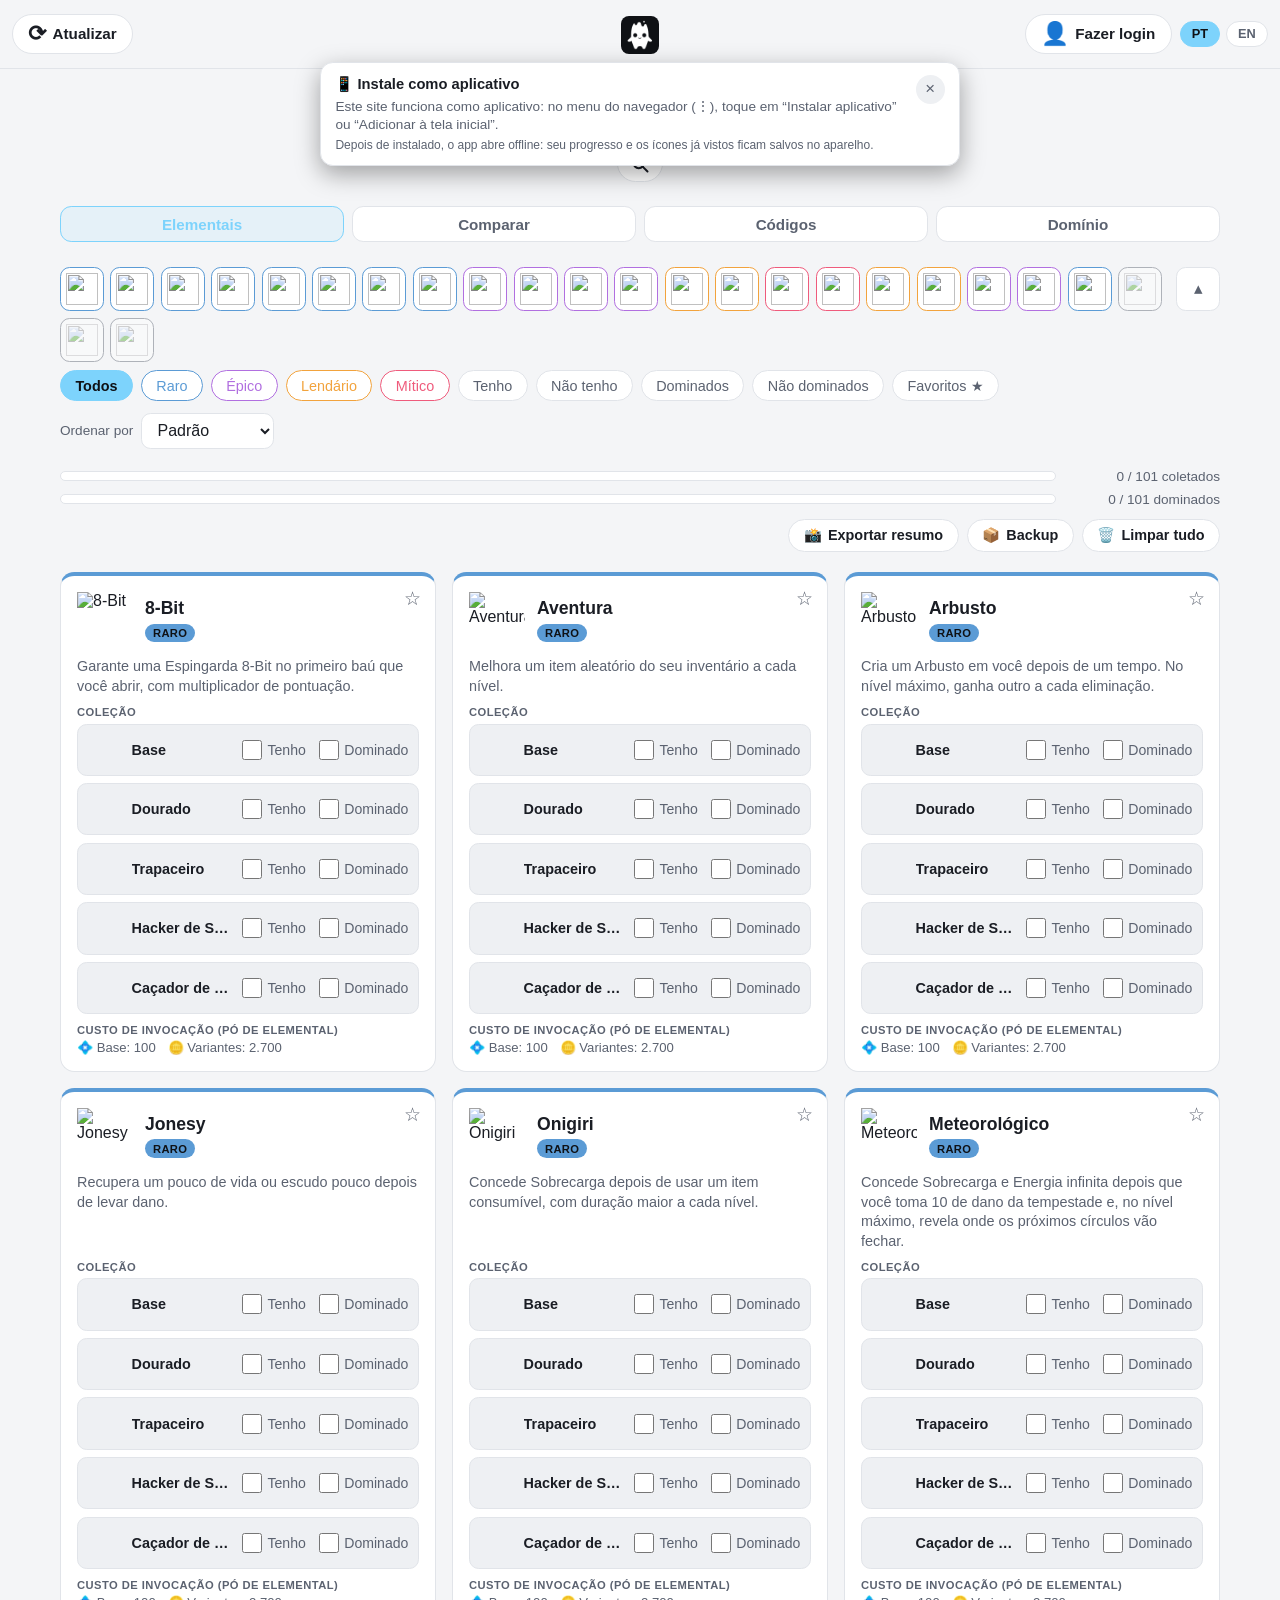
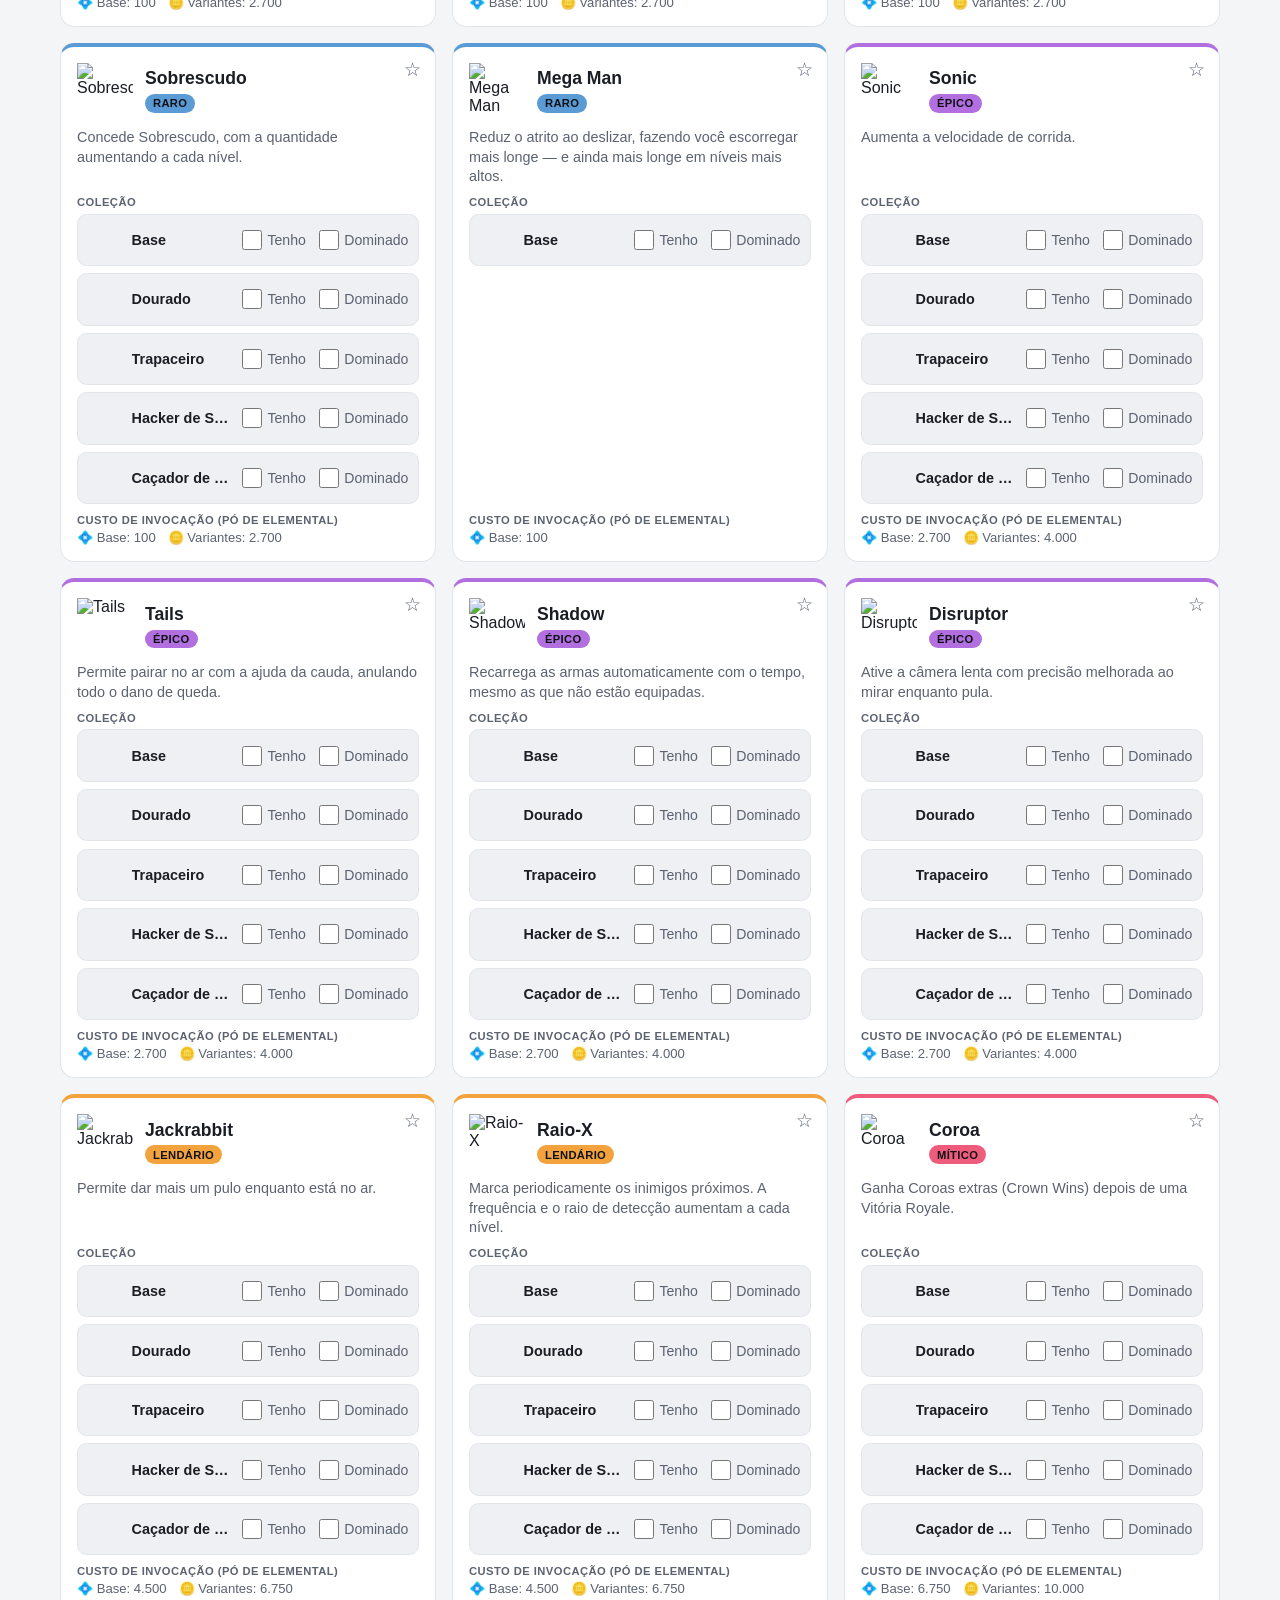
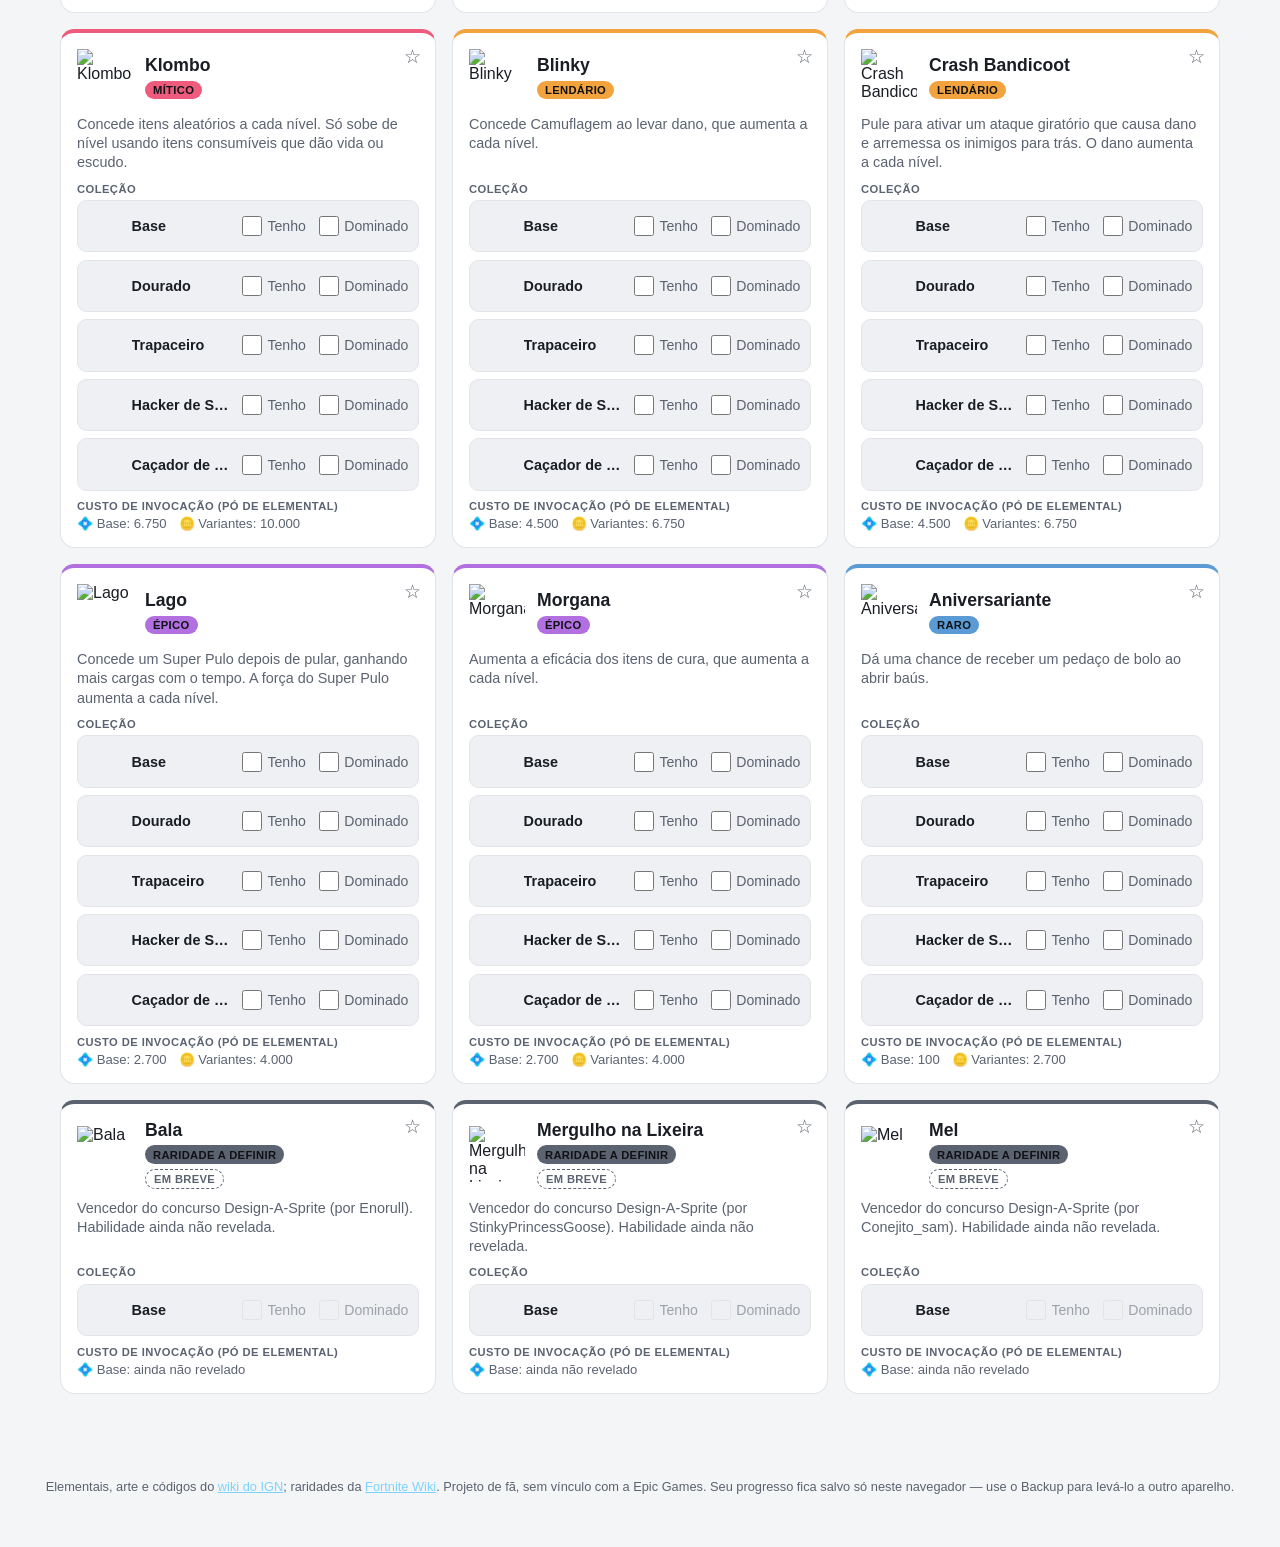
==== index.html @ 454050ec "Adiciona temas prontos e imagem de perfil com Sprite - "Aparência" no modal de conta: Automático, No" ====
<!DOCTYPE html>
<html lang="pt-BR">
<head>
  <meta charset="UTF-8" />
  <meta name="viewport" content="width=device-width, initial-scale=1.0, viewport-fit=cover" />
  <meta name="theme-color" content="#0f1115" id="theme-color-meta" />
  <!-- Aplica o tema salvo antes do CSS pintar a página, para não piscar o
       tema padrão ao abrir. A lista de temas válidos é THEMES, no app.js. -->
  <script>
    try {
      var savedTheme = localStorage.getItem("fortnite-sprites-theme");
      if (/^(dark|light|storm|legendary|mythic|jungle)$/.test(savedTheme)) {
        document.documentElement.setAttribute("data-theme", savedTheme);
      }
    } catch (e) {}
  </script>
  <title>Fortnite Sprites Locker</title>
  <link rel="stylesheet" href="styles.css" />
  <link rel="manifest" href="manifest.webmanifest" />
  <link rel="icon" type="image/png" href="icon-192.png" />
  <link rel="apple-touch-icon" href="icon-apple.png" />
  <meta name="apple-mobile-web-app-capable" content="yes" />
  <meta name="apple-mobile-web-app-status-bar-style" content="black-translucent" />
  <meta name="apple-mobile-web-app-title" content="Sprites Locker" />
</head>
<body>
  <div class="install-toast" id="install-box" hidden>
    <div class="install-toast-text">
      <strong id="install-title"></strong>
      <span id="install-text"></span>
      <span class="install-offline" id="install-offline"></span>
    </div>
    <button class="install-btn" id="install-btn" type="button" hidden></button>
    <button class="modal-close-x" id="install-close" type="button" aria-label="×">×</button>
  </div>

  <div class="welcome-toast" id="welcome-toast">
    <span id="welcome-toast-text"></span>
  </div>

  <!-- Aviso com "Desfazer" depois de marcar/desmarcar ou limpar a coleção.
       Mesmo esquema do welcome-toast: sempre no DOM, alterna só .visible. -->
  <div class="undo-toast" id="undo-toast" role="status">
    <span id="undo-toast-text"></span>
    <button class="undo-btn" id="undo-btn" type="button"></button>
  </div>

  <div class="app-header">
    <div class="app-header-row">
      <!-- O rótulo já vem preenchido para não depender do JavaScript. -->
      <button class="refresh-btn" id="refresh-btn" type="button" title="Atualizar">
        <span aria-hidden="true">⟳</span><span id="refresh-label">Atualizar</span>
      </button>
      <img class="header-icon" src="icon-192.png" alt="Fortnite Sprites Locker"
           width="38" height="38" />
      <div class="header-right">
        <button class="refresh-btn account-btn" id="account-btn" type="button" title="Conta">
          <span class="account-icon" id="account-icon" aria-hidden="true">👤</span><span id="account-label">Fazer login</span>
        </button>
        <div class="lang-switch" id="lang-switch">
          <button class="lang-btn" data-lang="pt">PT</button>
          <button class="lang-btn" data-lang="en">EN</button>
        </div>
      </div>
    </div>
    <!-- Fica dentro do cabeçalho fixo, então acompanha a rolagem. -->
    <div class="search-bar" id="search-bar" hidden>
      <input class="sprite-search" id="sprite-search" type="search"
             autocomplete="off" enterkeyhint="search" />
    </div>
  </div>

  <header class="topbar">
    <h1 id="app-title"></h1>
    <p class="subtitle" id="app-subtitle"></p>
    <!-- Só aparece logado (cloud-sync.js) — atalho pro código de amigo sem
         precisar abrir o modal de Comparar. -->
    <div class="topbar-tools">
      <div class="friend-code-banner" id="friend-code-banner" hidden>
        <span id="friend-code-banner-label"></span>
        <strong id="friend-code-banner-value"></strong>
        <button class="export-copy" id="friend-code-banner-copy" type="button"></button>
      </div>
      <!-- Abre/fecha a barra de busca de Sprites (fica no cabeçalho fixo). -->
      <button class="refresh-btn search-btn" id="search-btn" type="button"
              aria-expanded="false" aria-controls="search-bar">
        <svg class="search-icon" aria-hidden="true" viewBox="0 0 24 24" width="20" height="20"
             fill="none" stroke="currentColor" stroke-width="2.4" stroke-linecap="round">
          <circle cx="10.5" cy="10.5" r="6.5" />
          <path d="M15.5 15.5 21 21" />
        </svg>
      </button>
    </div>
  </header>

  <main class="container">
    <!-- Alterna entre a coleção de Sprites e a lista de códigos do lobby. -->
    <div class="view-tabs" id="view-tabs" role="tablist">
      <button class="view-tab active" type="button" data-view="sprites" role="tab"></button>
      <button class="view-tab" type="button" data-view="friends" role="tab"></button>
      <button class="view-tab" type="button" data-view="codes" role="tab"></button>
      <button class="view-tab" type="button" data-view="mastery" role="tab"></button>
    </div>

    <div id="view-sprites">
    <!-- Menu de navegação rápida: um ícone por Elemental; clicar rola até o
         card. Fica grudado abaixo do cabeçalho enquanto a página rola.
         Recolhido é uma linha rolável; o botão expande em várias linhas. -->
    <nav class="sprite-nav" id="sprite-nav">
      <div class="sprite-nav-icons" id="sprite-nav-icons"></div>
      <button class="sprite-nav-toggle" id="sprite-nav-toggle" type="button">▾</button>
    </nav>

    <section class="controls">
      <div class="filter-tabs" id="filter-tabs">
        <button class="filter-tab active" data-rarity="all"></button>
        <button class="filter-tab" data-rarity="Rare"></button>
        <button class="filter-tab" data-rarity="Epic"></button>
        <button class="filter-tab" data-rarity="Legendary"></button>
        <button class="filter-tab" data-rarity="Mythic"></button>
        <button class="filter-tab" data-rarity="owned"></button>
        <button class="filter-tab" data-rarity="not-owned"></button>
        <button class="filter-tab" data-rarity="mastered"></button>
        <button class="filter-tab" data-rarity="not-mastered"></button>
        <button class="filter-tab" data-rarity="favorites"></button>
      </div>

      <div class="sort-row">
        <label class="sort-label" id="sort-label" for="sort-select"></label>
        <select class="sort-select" id="sort-select">
          <option value="default"></option>
          <option value="rarity"></option>
          <option value="alpha"></option>
        </select>
      </div>
    </section>

    <section class="progress">
      <div class="progress-row">
        <div class="progress-bar" id="progress-bar-owned"></div>
        <span class="progress-label" id="progress-label-owned"></span>
      </div>
      <div class="progress-row">
        <div class="progress-bar" id="progress-bar-mastered"></div>
        <span class="progress-label" id="progress-label-mastered"></span>
      </div>
      <div class="progress-actions">
        <!-- Baixa um PNG com o resumo da coleção (tenho/dominado). -->
        <button class="export-btn" id="export-btn" type="button">
          <span aria-hidden="true">📸</span><span id="export-label"></span>
        </button>
        <!-- Backup completo da coleção, para levar de um aparelho a outro. -->
        <button class="export-btn" id="backup-btn" type="button">
          <span aria-hidden="true">📦</span><span id="backup-label"></span>
        </button>
        <!-- Zera tenho/dominado/favoritos de todos os Sprites de uma vez. -->
        <button class="export-btn" id="clear-btn" type="button">
          <span aria-hidden="true">🗑️</span><span id="clear-label"></span>
        </button>
      </div>

      <!-- Confirmação inline antes de apagar tudo (mesmo padrão do "Remover
           amigo" do cloud-sync.js: sem modal, um segundo clique confirma). -->
      <div class="backup-confirm" id="clear-confirm" hidden>
        <p id="clear-confirm-text"></p>
        <div class="backup-confirm-actions">
          <button class="export-copy backup-danger" id="clear-confirm-btn" type="button"></button>
          <button class="export-close" id="clear-cancel-btn" type="button"></button>
        </div>
      </div>
    </section>

    <section id="elemental-grid" class="elemental-grid"></section>

    <p id="empty-state" class="empty-state" hidden></p>
    </div>

    <!-- Aba "Comparar": link/código de sempre (sem conta) e a
         seção de amigos via conta (cloud-sync.js, opcional). -->
    <div id="view-friends" hidden>
      <!-- Caminho de antes de existir conta: gerar/colar um link continua
           funcionando, mas fica fechado por padrão — secundário agora que dá
           pra comparar direto pela conta (seção de Amigos, mais abaixo). -->
      <div class="accordion">
        <button class="accordion-toggle" id="share-link-toggle" type="button"
                aria-expanded="false" aria-controls="share-link-panel"></button>
        <div class="accordion-panel" id="share-link-panel" hidden>
          <div class="share-section">
            <label class="share-field-label" id="share-link-label" for="share-link-input"></label>
            <div class="share-field-row">
              <input class="share-input" id="share-link-input" type="text" readonly />
              <button class="export-copy" id="share-copy-btn" type="button"></button>
            </div>
          </div>
          <div class="share-section">
            <label class="share-field-label" id="share-paste-label" for="share-paste-input"></label>
            <div class="share-field-row">
              <input class="share-input" id="share-paste-input" type="text" />
              <button class="export-copy" id="share-paste-btn" type="button"></button>
            </div>
            <p class="share-error" id="share-paste-error" hidden></p>
          </div>
        </div>
      </div>

      <!-- Comparação ao vivo com amigos, via conta (cloud-sync.js). Fica
           escondido até o cloud-sync.js confirmar que há uma sessão ativa. -->
      <div class="share-section" id="friends-section" hidden>
        <h3 id="friends-section-title"></h3>
        <p class="share-field-label" id="friends-intro"></p>

        <label class="share-field-label" id="friend-add-label" for="friend-add-input"></label>
        <div class="share-field-row">
          <input class="share-input" id="friend-add-input" type="text" />
          <button class="export-copy" id="friend-add-btn" type="button"></button>
        </div>
        <p class="share-error" id="friend-add-error" hidden></p>

        <h4 id="friend-list-title"></h4>
        <ul class="friend-list" id="friend-list"></ul>
        <p class="friend-list-loading" id="friend-list-loading" hidden>
          <span class="spinner" aria-hidden="true"></span>
          <span id="friend-list-loading-text"></span>
        </p>
        <p class="compare-list-empty" id="friend-list-empty" hidden></p>
      </div>
      <p class="share-field-label" id="friends-signed-out-hint" hidden></p>
    </div>

    <!-- Aba dos códigos do Painel de Admin: marcar os já resgatados. -->
    <div id="view-codes" hidden>
      <p class="codes-intro" id="codes-intro"></p>
      <div class="progress-row">
        <div class="progress-bar" id="codes-progress-bar"></div>
        <span class="progress-label" id="codes-progress-label"></span>
      </div>
      <!-- Código novo costuma circular no jogo antes de o IGN publicar, e a
           ação diária só lê o IGN. Este formulário é a ponte: o código entra
           na lista deste aparelho na hora, e a entrada oficial toma o lugar
           dele quando o robô finalmente trouxer o código. -->
      <div class="accordion">
        <button class="accordion-toggle" id="codes-add-toggle" type="button"
                aria-expanded="false" aria-controls="codes-add-form"></button>
        <form class="accordion-panel" id="codes-add-form" hidden>
          <div class="codes-add-field">
            <label class="share-field-label" id="codes-add-code-label"
                   for="codes-add-code"></label>
            <input class="share-input" id="codes-add-code" type="text"
                   maxlength="32" autocomplete="off" autocapitalize="off"
                   autocorrect="off" spellcheck="false" />
          </div>
          <div class="codes-add-field">
            <label class="share-field-label" id="codes-add-reward-label"
                   for="codes-add-reward"></label>
            <input class="share-input" id="codes-add-reward" type="text"
                   maxlength="80" autocomplete="off" />
          </div>
          <p class="share-error" id="codes-add-error" hidden></p>
          <div class="codes-add-actions">
            <button class="export-copy" id="codes-add-submit" type="submit"></button>
          </div>
        </form>
      </div>

      <table class="codes-table">
        <thead>
          <tr>
            <th id="codes-th-done"></th>
            <th id="codes-th-code"></th>
            <th id="codes-th-reward"></th>
          </tr>
        </thead>
        <tbody id="codes-body"></tbody>
      </table>
      <p class="codes-source" id="codes-source"></p>
    </div>

    <!-- Aba de recompensas de Domínio: desbloqueiam sozinhas pela contagem
         total de Sprites Dominados — nada para marcar à mão. -->
    <div id="view-mastery" hidden>
      <p class="codes-intro" id="mastery-intro"></p>
      <div class="progress-row">
        <div class="progress-bar" id="mastery-progress-bar"></div>
        <span class="progress-label" id="mastery-progress-label"></span>
      </div>
      <p class="codes-intro" id="mastery-next" hidden></p>

      <table class="codes-table">
        <thead>
          <tr>
            <th id="mastery-th-done"></th>
            <th id="mastery-th-level"></th>
            <th id="mastery-th-reward"></th>
          </tr>
        </thead>
        <tbody id="mastery-body"></tbody>
      </table>
      <p class="codes-source" id="mastery-source"></p>
    </div>
  </main>

  <footer class="footer">
    <p id="app-footer"></p>
  </footer>

  <button class="back-to-top" id="back-to-top" type="button" hidden>
    <span aria-hidden="true">↑</span>
  </button>

  <!-- Visualizador do resumo exportado: mostra a imagem gerada com opção
       de baixar, em vez de disparar o download direto. -->
  <div class="export-overlay" id="export-overlay" hidden>
    <div class="export-box">
      <img id="export-img" alt="" />
      <div class="export-actions">
        <button class="export-copy" id="export-copy" type="button"></button>
        <button class="export-copy" id="export-share" type="button"></button>
        <a class="export-download" id="export-download"></a>
        <button class="export-close" id="export-close" type="button"></button>
      </div>
    </div>
  </div>

  <!-- Backup: exporta a coleção inteira deste aparelho (incluindo favoritos,
       que o link de comparação não leva) e importa a de outro. -->
  <div class="export-overlay" id="backup-overlay" hidden>
    <div class="export-box share-box">
      <p class="backup-intro" id="backup-intro"></p>

      <div class="share-section">
        <label class="share-field-label" id="backup-export-label" for="backup-code-input"></label>
        <div class="share-field-row">
          <input class="share-input" id="backup-code-input" type="text" readonly />
          <button class="export-copy" id="backup-copy-btn" type="button"></button>
        </div>
        <a class="export-download" id="backup-download"></a>
      </div>

      <div class="share-section">
        <label class="share-field-label" id="backup-import-label" for="backup-paste-input"></label>
        <div class="share-field-row">
          <input class="share-input" id="backup-paste-input" type="text" />
          <button class="export-copy" id="backup-import-btn" type="button"></button>
        </div>
        <!-- Alternativa ao copiar/colar: o arquivo baixado acima. -->
        <label class="backup-file">
          <input type="file" id="backup-file-input" accept="application/json,.json,.txt" />
          <span id="backup-file-label"></span>
        </label>
        <p class="share-error" id="backup-error" hidden></p>
      </div>

      <!-- Importar sobrescreve dados: confirma antes, mostrando os números. -->
      <div class="backup-confirm" id="backup-confirm" hidden>
        <p id="backup-confirm-text"></p>
        <div class="backup-confirm-actions">
          <button class="export-copy" id="backup-merge-btn" type="button"></button>
          <button class="export-copy backup-danger" id="backup-replace-btn" type="button"></button>
          <button class="export-close" id="backup-cancel-btn" type="button"></button>
        </div>
      </div>

      <p class="backup-done" id="backup-done" hidden></p>

      <div class="export-actions">
        <button class="export-close" id="backup-close" type="button"></button>
      </div>
    </div>
  </div>

  <!-- Comparação somente-leitura contra a coleção decodificada de um link. -->
  <div class="export-overlay" id="compare-overlay" hidden>
    <div class="export-box compare-box">
      <div class="compare-header">
        <div class="compare-title-row">
          <!-- Imagem de perfil do amigo (comparação pela conta). -->
          <span class="profile-avatar profile-avatar-sm" id="compare-avatar" hidden></span>
          <h2 id="compare-title"></h2>
        </div>
        <button class="export-close" id="compare-close" type="button"></button>
      </div>
      <div class="compare-stats" id="compare-stats"></div>
      <!-- Amigo-exclusivo primeiro, o seu-exclusivo abaixo (nessa ordem). -->
      <div class="compare-lists">
        <div class="compare-list-col" id="compare-only-them"></div>
        <div class="compare-list-col" id="compare-only-you"></div>
      </div>
    </div>
  </div>

  <!-- Conta (opcional): login/senha para sincronizar a coleção entre
       aparelhos via Firebase. Sem cloud-sync.js configurado, mostra só o
       painel "não configurado" — o resto do app funciona igual, sem conta. -->
  <div class="export-overlay" id="account-overlay" hidden>
    <div class="export-box share-box">
      <div class="compare-header">
        <h2 id="account-title"></h2>
        <button class="modal-close-x" id="account-close" type="button" aria-label="×">×</button>
      </div>

      <!-- Visível por padrão, antes mesmo de o cloud-sync.js carregar (o SDK
           do Firebase vem de um CDN — pode levar um instante) — sem isto,
           abrir o modal nesse meio-tempo mostrava o formulário de login cru,
           sem as abas Login/Cadastro (só apareciam depois) e sem o listener
           de submit ainda registrado. -->
      <div class="modal-loading" id="account-loading">
        <span class="spinner" aria-hidden="true"></span>
        <span id="account-loading-text"></span>
      </div>

      <p class="backup-intro" id="account-unconfigured-text" hidden></p>

      <div class="view-tabs" id="account-mode-tabs" hidden>
        <button class="view-tab active" type="button" id="account-tab-login"></button>
        <button class="view-tab" type="button" id="account-tab-signup"></button>
      </div>

      <form id="account-login-form" class="share-section" hidden>
        <label class="share-field-label" id="account-login-email-label" for="account-login-email-input"></label>
        <input class="share-input" id="account-login-email-input" type="email" autocomplete="email" required />

        <label class="share-field-label" id="account-login-password-label" for="account-login-password-input"></label>
        <input class="share-input" id="account-login-password-input" type="password" autocomplete="current-password" required minlength="6" />

        <div class="export-actions">
          <button class="export-copy" id="account-login-submit" type="submit"></button>
        </div>
        <div class="export-actions actions-start">
          <button class="export-close" id="account-forgot-link" type="button"></button>
        </div>
      </form>

      <form id="account-signup-form" class="share-section" hidden>
        <label class="share-field-label" id="account-signup-email-label" for="account-signup-email-input"></label>
        <input class="share-input" id="account-signup-email-input" type="email" autocomplete="email" required />

        <label class="share-field-label" id="account-signup-username-label" for="account-signup-username-input"></label>
        <input class="share-input" id="account-signup-username-input" type="text" maxlength="15" autocomplete="nickname" required />

        <label class="share-field-label" id="account-signup-password-label" for="account-signup-password-input"></label>
        <input class="share-input" id="account-signup-password-input" type="password" autocomplete="new-password" required minlength="6" />
        <p class="share-field-label" id="account-password-hint" hidden></p>

        <div class="export-actions">
          <button class="export-copy" id="account-signup-submit" type="submit"></button>
        </div>
      </form>

      <p class="share-error" id="account-auth-error" hidden></p>

      <div class="share-section" id="account-signed-in" hidden>
        <!-- Imagem de perfil: um Sprite escolhido na grade abaixo (sem upload).
             Fica salva em users/{uid}.avatar (ver cloud-sync.js). -->
        <div class="profile-head">
          <span class="profile-avatar" id="account-avatar" aria-hidden="true">👤</span>
          <div class="profile-head-text">
            <!-- Definido só na criação da conta, nunca editável depois (ver
                 cloud-sync.js) — por isso é texto simples, não um campo. -->
            <p id="account-username-display"></p>
            <p id="account-signed-in-email"></p>
            <button class="export-close" id="account-avatar-change" type="button"
                    aria-expanded="false" aria-controls="account-avatar-picker"></button>
          </div>
        </div>
        <div class="avatar-picker" id="account-avatar-picker" hidden></div>
        <p class="share-error" id="account-avatar-error" hidden></p>
        <p class="backup-done" id="account-sync-status"></p>

        <label class="share-field-label" id="account-friend-code-label" for="account-friend-code-input"></label>
        <div class="share-field-row">
          <input class="share-input" id="account-friend-code-input" type="text" readonly />
          <button class="export-copy" id="account-friend-code-copy-btn" type="button"></button>
        </div>

        <div class="export-actions">
          <button class="export-copy" id="account-resync-btn" type="button"></button>
          <button class="export-copy backup-danger" id="account-logout-btn" type="button"></button>
        </div>
      </div>

      <!-- Aparência: vale com ou sem conta (o tema é deste aparelho). -->
      <div class="share-section theme-section">
        <span class="share-field-label" id="theme-title"></span>
        <div class="theme-picker" id="theme-picker" role="radiogroup"></div>
      </div>
    </div>
  </div>

  <script src="data/cheat-codes.js"></script>
  <script src="data/cheat-codes-auto.js"></script>
  <script src="data/mastery-rewards.js"></script>
  <script src="data/elementals.js"></script>
  <script src="data/elementals-auto.js"></script>
  <script src="icons.js"></script>
  <script src="app.js"></script>
  <script src="firebase-config.js"></script>
  <script type="module" src="cloud-sync.js"></script>
</body>
</html>
---- styles.css ----
:root {
  color-scheme: light dark;
  --bg: #0f1115;
  --surface: #1a1d24;
  --surface-hover: #22262f;
  --text: #f2f3f5;
  --muted: #9aa1ac;
  --accent: #7dd3fc;
  --border: #2b2f38;

  --rare: #5b9bd5;
  --epic: #b16fe0;
  --legendary: #f2a33d;
  --mythic: #ef5b7c;
}

/* Sem tema escolhido (ou "Automático"), segue o claro/escuro do sistema. */
@media (prefers-color-scheme: light) {
  :root:not([data-theme]) {
    --bg: #f4f5f7;
    --surface: #ffffff;
    --surface-hover: #eef0f3;
    --text: #1a1d24;
    --muted: #5b6270;
    --border: #e1e4e9;
  }
}

/* Temas prontos (escolhidos em "Aparência", no modal de conta). Só mexem
   no fundo, nas superfícies e no destaque — as cores de raridade nunca
   mudam, porque têm significado. Todo destaque é claro o bastante para o
   texto escuro (#0f1115) que vai por cima dele. A lista de temas (nomes e
   cores das bolinhas) fica em THEMES, no app.js. */
:root[data-theme="dark"] {
  color-scheme: dark;
}

:root[data-theme="light"] {
  color-scheme: light;
  --bg: #f4f5f7;
  --surface: #ffffff;
  --surface-hover: #eef0f3;
  --text: #1a1d24;
  --muted: #5b6270;
  --border: #e1e4e9;
}

:root[data-theme="storm"] {
  color-scheme: dark;
  --bg: #140f24;
  --surface: #1e1733;
  --surface-hover: #281f42;
  --text: #f1edfa;
  --muted: #a79cc2;
  --border: #33294f;
  --accent: #c79af0;
}

:root[data-theme="legendary"] {
  color-scheme: dark;
  --bg: #17120b;
  --surface: #221a10;
  --surface-hover: #2d2316;
  --text: #f8f1e6;
  --muted: #b5a489;
  --border: #3a2e1d;
  --accent: #f2a33d;
}

:root[data-theme="mythic"] {
  color-scheme: dark;
  --bg: #1a0e13;
  --surface: #26141c;
  --surface-hover: #321b25;
  --text: #fbeef2;
  --muted: #bb9aa6;
  --border: #422532;
  --accent: #f47a95;
}

:root[data-theme="jungle"] {
  color-scheme: dark;
  --bg: #0d1612;
  --surface: #14211b;
  --surface-hover: #1b2c24;
  --text: #eaf6ef;
  --muted: #93aca0;
  --border: #253a30;
  --accent: #5fd49a;
}

* {
  box-sizing: border-box;
}

body {
  margin: 0;
  font-family: -apple-system, BlinkMacSystemFont, "Segoe UI", Roboto, sans-serif;
  background: var(--bg);
  color: var(--text);
  /* Tira o gesto de dar dois toques rápidos pra dar zoom (e o atraso de
     ~300ms no toque que vem junto dele) — clicar rápido demais em qualquer
     lugar não deveria mexer no zoom da página. "manipulation" preserva o
     pinça-pra-zoom (pinch-to-zoom): acessibilidade continua funcionando,
     só o toque-duplo-sem-querer some. */
  touch-action: manipulation;
}

/* Botões e campos de formulário não herdam a fonte da página por padrão —
   cada navegador usa a fonte nativa do sistema pra eles, então sem isso
   cada um mostra diferente. */
button,
input,
select,
textarea {
  font-family: inherit;
}

/* Cabeçalho fixo e opaco, igual na web e no app instalado. O padding aqui
   é só a área segura (notch/Dynamic Island/barra de status no iOS, inclusive
   nas laterais em paisagem) — nenhum espaçamento visual. Separado da linha
   de conteúdo (.app-header-row) de propósito: tentar embutir os dois num
   `calc()` só (como era antes) deixava o ícone e os botões posicionados a
   partir do meio da área segura em vez de abaixo dela, cortando o cabeçalho
   e desalinhando o toque nos botões no iOS. */
.app-header {
  position: fixed;
  top: 0;
  left: 0;
  right: 0;
  z-index: 60;
  padding: env(safe-area-inset-top, 0px) env(safe-area-inset-right, 0px) 0
    env(safe-area-inset-left, 0px);
  background: var(--bg);
  border-bottom: 1px solid var(--border);
}

/* Grid de 3 colunas (não flex + posicionamento absoluto, como era): a coluna
   do meio (auto) tem o tamanho exato do ícone e fica sempre 100% centralizada
   de verdade, porque as duas colunas 1fr ao redor são sempre iguais entre si
   — sem depender de calc/z-index, e sem correr o risco de um grupo de botões
   largo (conta + idioma) invadir e cobrir o ícone numa tela estreita, porque
   cada coluna tem seu próprio espaço reservado, nunca sobreposto. */
.app-header-row {
  display: grid;
  grid-template-columns: minmax(0, 1fr) auto minmax(0, 1fr);
  /* "end" (não "center"): o que corta é sempre a borda de cima (barra de
     status/notch, por cima do padding de área segura de .app-header) —
     grudar tudo na base do cabeçalho afasta ao máximo dessa borda. */
  align-items: end;
  gap: 0.5rem;
  padding: 0.85rem 0.75rem;
}

.app-header-row > .refresh-btn {
  justify-self: start;
}

.app-header-row > .header-right {
  justify-self: end;
}

.topbar {
  position: relative;
  text-align: center;
  /* Espaço para o conteúdo começar abaixo do cabeçalho fixo. */
  padding: calc(4.5rem + env(safe-area-inset-top, 0px) + var(--search-bar-h, 0px))
    1rem 1.5rem;
}

.topbar h1 {
  margin: 0;
  font-size: 2rem;
}

.subtitle {
  margin: 0.4rem 0 0;
  color: var(--muted);
}

/* Linha abaixo do subtítulo: código de amigo (só logado) + lupa da busca.
   Deslogado, a lupa fica sozinha e centralizada. */
.topbar-tools {
  display: flex;
  align-items: center;
  justify-content: center;
  gap: 0.5rem;
  margin-top: 0.75rem;
}

.friend-code-banner {
  display: flex;
  align-items: center;
  justify-content: center;
  gap: 0.5rem;
  width: fit-content;
  margin: 0;
  padding: 0.4rem 0.9rem;
  border-radius: 999px;
  border: 1px solid var(--border);
  background: var(--surface);
  font-size: 0.85rem;
  color: var(--muted);
}

/* `display: flex` acima venceria o `display: none` padrão do navegador pro
   atributo hidden (JS só alterna o atributo, nunca o display) — sem isto o
   balão ficava visível, vazio, mesmo deslogado. */
.friend-code-banner[hidden] {
  display: none;
}

.friend-code-banner strong {
  color: var(--text);
  font-family: ui-monospace, SFMono-Regular, Menlo, monospace;
}

/* Ícone do app: sua própria coluna no grid de .app-header-row (ver acima) —
   nunca precisa de position/z-index pra ficar centralizado ou por cima dos
   vizinhos, porque a coluna do meio nunca se sobrepõe às laterais. */
.header-icon {
  width: 2.4rem;
  height: 2.4rem;
  border-radius: 0.5rem;
  object-fit: cover;
}

/* .share-section define display:flex, o que por si só venceria o atributo
   "hidden" (regra padrão do navegador) nos três painéis do modal de conta,
   que alternam entre si trocando esse atributo. */
#account-overlay [hidden] {
  display: none !important;
}

.header-right {
  display: flex;
  align-items: center;
  gap: 0.5rem;
}

.lang-switch {
  display: flex;
  gap: 0.35rem;
}

.refresh-btn {
  display: inline-flex;
  align-items: center;
  gap: 0.4rem;
  padding: 0.5rem 0.95rem;
  border-radius: 999px;
  border: 1px solid var(--border);
  background: var(--surface);
  color: var(--text);
  font-size: 0.95rem;
  font-weight: 600;
  line-height: 1;
  cursor: pointer;
  transition: background 0.15s, color 0.15s;
}

.refresh-btn span[aria-hidden] {
  font-size: 1.4rem;
}

.refresh-btn:hover {
  background: var(--surface-hover);
}

.account-btn {
  position: relative;
}

/* Lupa: só ícone, redonda, ao lado do código de amigo. */
.search-btn {
  flex-shrink: 0;
  padding: 0.45rem 0.75rem;
}

/* O banner encolhe (o rótulo quebra linha) para a lupa ficar sempre ao lado. */
.topbar-tools .friend-code-banner {
  min-width: 0;
}

.search-icon {
  display: block;
}

.search-btn.active {
  border-color: var(--accent);
}

/* Barra de busca dentro do cabeçalho fixo. O [hidden] explícito é porque o
   display abaixo empataria com a regra padrão do navegador. */
.search-bar[hidden] {
  display: none;
}

.search-bar {
  display: flex;
  justify-content: center;
  padding: 0 0.75rem 0.75rem;
}

.sprite-search {
  width: 100%;
  max-width: 960px;
  padding: 0.55rem 0.9rem;
  border-radius: 0.6rem;
  border: 1px solid var(--border);
  background: var(--surface);
  color: var(--text);
  /* Abaixo de 16px o Safari do iOS dá zoom sozinho ao focar. */
  font-size: 1rem;
}

.sprite-search:focus {
  outline: 2px solid var(--accent);
  outline-offset: 1px;
}

/* Bolinha indicando que há uma conta conectada neste aparelho. */
.account-btn.signed-in::after {
  content: "";
  position: absolute;
  top: 0.3rem;
  right: 0.3rem;
  width: 0.5rem;
  height: 0.5rem;
  border-radius: 999px;
  background: var(--rare);
  border: 1px solid var(--bg);
}

.lang-btn {
  padding: 0.3rem 0.7rem;
  border-radius: 999px;
  border: 1px solid var(--border);
  background: var(--surface);
  color: var(--muted);
  cursor: pointer;
  font-size: 0.8rem;
  font-weight: 600;
  transition: background 0.15s, color 0.15s, border-color 0.15s;
}

.lang-btn:hover {
  background: var(--surface-hover);
}

.lang-btn.active {
  background: var(--accent);
  border-color: var(--accent);
  color: #0f1115;
}

.container {
  max-width: 960px;
  margin: 0 auto;
  padding: 0 1.25rem 3rem;
}

.controls {
  display: flex;
  flex-direction: column;
  gap: 0.75rem;
  margin-bottom: 1rem;
}

/* Menu de navegação rápida: ícones dos Elementais base; clicar rola até o
   card. Gruda logo abaixo do cabeçalho fixo e fica acessível durante a
   rolagem. Recolhido, os ícones formam uma linha única rolável na
   horizontal; o botão ▾ expande em várias linhas com todos visíveis. */
.sprite-nav {
  position: sticky;
  top: calc(3.5rem + env(safe-area-inset-top, 0px) + var(--search-bar-h, 0px));
  z-index: 50;
  display: flex;
  align-items: flex-start;
  gap: 0.4rem;
  padding: 0.55rem 0;
  background: var(--bg);
}

.sprite-nav-icons {
  flex: 1;
  min-width: 0;
  display: flex;
  flex-wrap: nowrap;
  overflow-x: auto;
  gap: 0.4rem;
  scrollbar-width: thin;
}

.sprite-nav.expanded .sprite-nav-icons {
  flex-wrap: wrap;
  overflow-x: visible;
}

.sprite-nav-toggle {
  flex-shrink: 0;
  width: 44px;
  height: 44px;
  border-radius: 0.6rem;
  border: 1px solid var(--border);
  background: var(--surface);
  color: var(--muted);
  font-size: 1.05rem;
  line-height: 1;
  cursor: pointer;
  transition: background 0.15s, color 0.15s;
}

.sprite-nav-toggle:hover {
  background: var(--surface-hover);
  color: var(--text);
}

.nav-icon {
  flex-shrink: 0;
  width: 44px;
  height: 44px;
  padding: 5px;
  border-radius: 0.6rem;
  border: 1px solid var(--rarity-color, var(--border));
  background: var(--surface);
  cursor: pointer;
  transition: transform 0.12s, background 0.15s, box-shadow 0.15s;
}

.nav-icon img,
.nav-icon svg {
  width: 100%;
  height: 100%;
  object-fit: contain;
  display: block;
}

.nav-icon:hover {
  background: var(--surface-hover);
  transform: translateY(-2px);
  box-shadow: 0 3px 10px rgba(0, 0, 0, 0.2);
}

.nav-icon.upcoming {
  opacity: 0.45;
}

/* Sprites "Em breve" não têm ícone SVG local: o fallback mostra a inicial
   do nome, tanto no menu de navegação quanto no ícone do card. */
.elemental-icon .nav-letter,
.nav-icon .nav-letter {
  display: flex;
  align-items: center;
  justify-content: center;
  width: 100%;
  height: 100%;
  font-size: 1.05rem;
  font-weight: 700;
  color: var(--muted);
}

.elemental-icon .nav-letter {
  font-size: 1.7rem;
  border: 1px dashed var(--muted);
  border-radius: 12px;
  box-sizing: border-box;
}

.filter-tabs {
  display: flex;
  flex-wrap: wrap;
  gap: 0.5rem;
}

.filter-tab {
  padding: 0.4rem 0.9rem;
  border-radius: 999px;
  border: 1px solid var(--border);
  background: var(--surface);
  color: var(--muted);
  cursor: pointer;
  font-size: 0.9rem;
  transition: background 0.15s, color 0.15s, border-color 0.15s;
}

.filter-tab:hover {
  background: var(--surface-hover);
}

.filter-tab.active {
  background: var(--accent);
  border-color: var(--accent);
  color: #0f1115;
  font-weight: 600;
}

/* Filtros de raridade na cor da raridade — servem também de legenda. */
.filter-tab[data-rarity="Rare"] {
  color: var(--rare);
  border-color: var(--rare);
}

.filter-tab[data-rarity="Epic"] {
  color: var(--epic);
  border-color: var(--epic);
}

.filter-tab[data-rarity="Legendary"] {
  color: var(--legendary);
  border-color: var(--legendary);
}

.filter-tab[data-rarity="Mythic"] {
  color: var(--mythic);
  border-color: var(--mythic);
}

.filter-tab.active[data-rarity="Rare"] {
  background: var(--rare);
  color: #0f1115;
}

.filter-tab.active[data-rarity="Epic"] {
  background: var(--epic);
  color: #0f1115;
}

.filter-tab.active[data-rarity="Legendary"] {
  background: var(--legendary);
  color: #0f1115;
}

.filter-tab.active[data-rarity="Mythic"] {
  background: var(--mythic);
  color: #0f1115;
}

.sort-row {
  display: flex;
  align-items: center;
  gap: 0.5rem;
  flex-wrap: wrap;
}

/* Botão de exportar o resumo da coleção como imagem,
   logo abaixo das barras de progresso, alinhado à direita. */
/* Exportar, Backup e Limpar tudo ficam lado a lado abaixo das barras. Em
   telas estreitas quebram para a linha de baixo em vez de transbordar. */
.progress-actions {
  display: flex;
  flex-wrap: wrap;
  justify-content: flex-end;
  gap: 0.5rem;
  margin-top: 0.25rem;
}

.export-btn {
  display: inline-flex;
  align-items: center;
  gap: 0.4rem;
  padding: 0.45rem 0.9rem;
  border-radius: 999px;
  border: 1px solid var(--border);
  background: var(--surface);
  color: var(--text);
  font-size: 0.9rem;
  font-weight: 600;
  cursor: pointer;
  transition: background 0.15s;
}

.export-btn:hover {
  background: var(--surface-hover);
}

/* No celular os três rótulos não cabem numa linha com o espaçamento padrão:
   aperta o botão em vez de deixar o Backup cair sozinho para a linha de
   baixo. Abaixo disto o wrap ainda vale como rede de segurança. */
@media (max-width: 480px) {
  .progress-actions .export-btn {
    gap: 0.3rem;
    padding: 0.45rem 0.55rem;
    font-size: 0.8rem;
  }
}

/* Visualizador da imagem exportada. */
.export-overlay[hidden] {
  display: none !important;
}

.export-overlay {
  position: fixed;
  inset: 0;
  z-index: 120;
  background: rgba(0, 0, 0, 0.72);
  display: flex;
  align-items: center;
  justify-content: center;
  /* Com o app instalado no iPhone a página vai até atrás do relógio/notch
     (viewport-fit=cover): sem a área segura, o topo da caixa (e o botão de
     fechar) ficava escondido lá. */
  padding: calc(1rem + env(safe-area-inset-top, 0px))
    calc(1rem + env(safe-area-inset-right, 0px))
    calc(1rem + env(safe-area-inset-bottom, 0px))
    calc(1rem + env(safe-area-inset-left, 0px));
}

/* Tamanho FIXO: a caixa não muda quando o rótulo dos botões muda
   (ex.: "Copiar" -> "Copiado! ✓"); a imagem se acomoda dentro dela. */
.export-box {
  background: var(--surface);
  border: 1px solid var(--border);
  border-radius: 0.9rem;
  padding: 0.9rem;
  width: min(680px, 94vw);
  height: min(88vh, 900px);
  display: flex;
  flex-direction: column;
  gap: 0.75rem;
}

.export-box img {
  display: block;
  max-width: 100%;
  min-height: 0;
  overflow: auto;
  border-radius: 0.5rem;
  /* A imagem é bem alta: rola dentro da caixa. */
  object-fit: contain;
  flex: 1;
}

.export-actions {
  display: flex;
  align-items: center;
  justify-content: flex-end;
  gap: 0.5rem;
}

.export-actions.actions-start {
  justify-content: flex-start;
}

.export-download {
  padding: 0.5rem 1rem;
  border-radius: 0.6rem;
  background: var(--accent);
  color: #0f1115;
  font-size: 0.9rem;
  font-weight: 700;
  text-decoration: none;
}

.export-copy {
  padding: 0.5rem 1rem;
  border-radius: 0.6rem;
  border: 1px solid var(--accent);
  background: transparent;
  color: var(--accent);
  font-size: 0.9rem;
  font-weight: 700;
  cursor: pointer;
  /* Largura estável entre "Copiar" e "Copiado! ✓". */
  min-width: 7rem;
  text-align: center;
}

.export-copy:hover {
  background: color-mix(in srgb, var(--accent) 12%, transparent);
}

.export-close {
  padding: 0.5rem 1rem;
  border-radius: 0.6rem;
  border: 1px solid var(--border);
  background: var(--surface-hover);
  color: var(--text);
  font-size: 0.9rem;
  font-weight: 600;
  cursor: pointer;
}

/* Modal de compartilhar/comparar: reaproveita .export-overlay/.export-box
   (mesmo visual do visualizador de PNG), só ajustando altura/rolagem. */
.share-box {
  height: auto;
  max-height: 88vh;
  overflow-y: auto;
}

.share-section {
  display: flex;
  flex-direction: column;
  gap: 0.4rem;
}

/* #friends-section é um .share-section que também alterna o atributo hidden
   via JS (cloud-sync.js) — sem isto, o display:flex acima venceria o hidden
   padrão do navegador e a seção de Amigos ficaria visível (vazia) mesmo
   deslogado. Mesmo problema já visto no account-overlay e no banner do
   código de amigo. */
#friends-section[hidden] {
  display: none;
}

.share-field-label {
  font-size: 0.85rem;
  color: var(--muted);
}

.share-field-row {
  display: flex;
  gap: 0.5rem;
}

.share-input {
  flex: 1;
  min-width: 0;
  padding: 0.55rem 0.7rem;
  border-radius: 0.6rem;
  border: 1px solid var(--border);
  background: var(--surface-hover);
  color: var(--text);
  /* Abaixo de 16px o Safari do iOS dá zoom sozinho ao focar o campo (login,
     senha, código, etc.) — não tem como desligar esse comportamento, só
     evitar o gatilho dele. */
  font-size: 1rem;
}

.share-error {
  margin: 0;
  color: var(--mythic);
  font-size: 0.85rem;
}

/* ---- Abas de visualização (Sprites / Códigos) ---- */

.view-tabs {
  display: flex;
  gap: 0.5rem;
  margin-bottom: 1rem;
}

.view-tab {
  flex: 1;
  padding: 0.55rem 1rem;
  border-radius: 0.7rem;
  border: 1px solid var(--border);
  background: var(--surface);
  color: var(--muted);
  font-size: 0.95rem;
  font-weight: 700;
  cursor: pointer;
  transition: background 0.15s, color 0.15s;
}

.view-tab:hover {
  background: var(--surface-hover);
}

.view-tab.active {
  border-color: var(--accent);
  color: var(--accent);
  background: color-mix(in srgb, var(--accent) 12%, transparent);
}

/* Aba "Comparar com amigos": mesmo conteúdo que antes vivia dentro de um
   modal (.export-box) — aqui sem casca de card, só o espaçamento vertical.
   O seletor :not([hidden]) evita repetir o problema já visto no
   account-overlay: um display explícito aqui bateria de frente com o
   atributo hidden (que também vira só CSS, e perde de especificidade). */
#view-friends:not([hidden]) {
  display: flex;
  flex-direction: column;
  gap: 0.75rem;
}

/* ---- Tabela dos códigos do Painel de Admin ---- */

.codes-intro {
  margin: 0 0 0.75rem;
  color: var(--muted);
  font-size: 0.9rem;
  line-height: 1.4;
}

.codes-table {
  width: 100%;
  margin-top: 0.75rem;
  border-collapse: collapse;
  font-size: 0.9rem;
}

.codes-table th {
  padding: 0.5rem 0.6rem;
  border-bottom: 1px solid var(--border);
  color: var(--muted);
  font-size: 0.78rem;
  font-weight: 700;
  text-transform: uppercase;
  letter-spacing: 0.03em;
  text-align: left;
}

.codes-table td {
  padding: 0.6rem;
  border-bottom: 1px solid var(--border);
  vertical-align: top;
}

.code-check-cell {
  width: 1%;
  white-space: nowrap;
}

.code-check {
  width: 1.15rem;
  height: 1.15rem;
  accent-color: var(--accent);
  cursor: pointer;
}

/* Resgatado fica discreto para o que falta saltar aos olhos. */
.code-row.done .code-text,
.code-row.done .code-reward {
  opacity: 0.5;
}

/* Recompensas de Domínio: o oposto dos códigos — aqui é o BLOQUEADO (ainda
   não atingiu o nível) que fica discreto; o desbloqueado é a conquista, por
   isso continua em destaque. */
.mastery-row.locked .code-reward {
  opacity: 0.5;
}

.mastery-check {
  display: inline-block;
  width: 1.15rem;
  text-align: center;
  color: var(--rare);
  font-weight: 700;
}

.code-cell {
  display: flex;
  align-items: center;
  flex-wrap: wrap;
  gap: 0.35rem;
}

.code-text {
  font-family: ui-monospace, SFMono-Regular, Menlo, monospace;
  font-size: 0.88rem;
  font-weight: 700;
  color: var(--text);
  /* Código é para digitar no jogo: dá para selecionar com um toque. */
  user-select: all;
}

.code-new {
  padding: 0.05rem 0.35rem;
  border-radius: 999px;
  background: var(--accent);
  color: #0f1115;
  font-size: 0.65rem;
  font-weight: 700;
  text-transform: uppercase;
}

/* Expirado: o IGN tirou da lista, então não adianta mais digitar. Fica
   visível (riscado) em vez de sumir, para não parecer que o app perdeu o
   código — e vai para o fim da tabela. */
.code-expired {
  padding: 0.05rem 0.35rem;
  border-radius: 999px;
  border: 1px solid var(--mythic);
  color: var(--mythic);
  font-size: 0.65rem;
  font-weight: 700;
  text-transform: uppercase;
  white-space: nowrap;
}

.code-row.expired .code-text {
  text-decoration: line-through;
}

.code-row.expired .code-text,
.code-row.expired .code-reward {
  opacity: 0.45;
}

.code-copy {
  border: none;
  background: none;
  color: var(--muted);
  font-size: 0.95rem;
  line-height: 1;
  padding: 0.15rem;
  cursor: pointer;
}

.code-copy:hover {
  color: var(--accent);
}

.code-reward {
  display: block;
}

.code-note {
  display: block;
  margin-top: 0.2rem;
  color: var(--muted);
  font-size: 0.8rem;
  line-height: 1.35;
}

/* No celular a coluna da recompensa é a que sofre: aperta o resto para ela
   caber sem empurrar a tabela para fora da tela. */
@media (max-width: 480px) {
  .codes-table {
    font-size: 0.82rem;
  }

  .codes-table th,
  .codes-table td {
    padding: 0.5rem 0.3rem;
  }

  .codes-table th {
    font-size: 0.68rem;
    letter-spacing: 0;
  }

  .code-text {
    font-size: 0.78rem;
  }

  /* O cabeçalho "Resgatei" é mais largo que a caixinha e roubava espaço da
     recompensa. Some visualmente, mas continua no DOM para leitores de tela
     (e cada caixinha tem aria-label). Um código NUNCA é quebrado no meio:
     ele é digitado no jogo, e quebrar convida a erro de digitação. */
  #codes-th-done {
    font-size: 0;
  }

  .code-check {
    width: 1rem;
    height: 1rem;
  }
}

/* ---- Accordion genérico (fechado por padrão, um botão revela o painel) ----
   Usado por "Adicionar código à mão" (Códigos) e "Comparar por link"
   (Comparar com amigos). */

/* Ex.: entre a barra de progresso e a tabela de Códigos — é ação ocasional,
   por isso nasce fechado, só o botão aparece. */
.accordion {
  margin: 0.9rem 0 0.25rem;
}

.accordion-toggle {
  padding: 0.35rem 0.7rem;
  border-radius: 0.6rem;
  border: 1px dashed var(--border);
  background: transparent;
  color: var(--muted);
  font-size: 0.82rem;
  font-weight: 600;
  cursor: pointer;
}

.accordion-toggle:hover {
  border-color: var(--accent);
  color: var(--accent);
}

.accordion-panel {
  display: flex;
  flex-direction: column;
  gap: 0.6rem;
  margin-top: 0.6rem;
  padding: 0.8rem;
  border: 1px solid var(--border);
  border-radius: 0.7rem;
  background: var(--surface);
}

/* `display: flex` na classe vence o `display: none` que o navegador dá ao
   [hidden]; sem isto o painel nasceria aberto. */
.accordion-panel[hidden] {
  display: none;
}

.codes-add-field {
  display: flex;
  flex-direction: column;
  gap: 0.3rem;
}

/* O código é para ser digitado no jogo depois: mesma cara da tabela. */
#codes-add-code {
  font-family: ui-monospace, SFMono-Regular, Menlo, monospace;
  font-weight: 700;
}

.codes-add-actions {
  display: flex;
  gap: 0.5rem;
}

/* Selo do que o usuário mesmo acrescentou — some quando o IGN publicar o
   código, então é discreto de propósito: não é novidade da fonte, é dele. */
.code-custom {
  padding: 0.05rem 0.35rem;
  border-radius: 999px;
  border: 1px solid var(--accent);
  color: var(--accent);
  font-size: 0.65rem;
  font-weight: 700;
  text-transform: uppercase;
  white-space: nowrap;
}

.code-remove {
  border: none;
  background: none;
  color: var(--muted);
  font-size: 0.95rem;
  line-height: 1;
  padding: 0.15rem;
  cursor: pointer;
}

.code-remove:hover {
  color: var(--mythic);
}

.codes-source {
  margin: 0.9rem 0 0;
  color: var(--muted);
  font-size: 0.78rem;
  line-height: 1.4;
}

/* ---- Modal de backup ---- */

/* No modal de resumo o botão de baixar fica numa linha de ações; aqui ele
   é uma ação secundária dentro de uma coluna, então não estica. */
.share-section .export-download {
  align-self: flex-start;
  text-align: center;
}

.backup-intro {
  margin: 0;
  color: var(--muted);
  font-size: 0.85rem;
  line-height: 1.4;
}

/* O <input type="file"> nativo não dá para estilizar: fica escondido e o
   <label> ao redor é o que o usuário vê e clica. */
.backup-file {
  align-self: flex-start;
  font-size: 0.85rem;
  color: var(--muted);
  text-decoration: underline;
  text-underline-offset: 2px;
  cursor: pointer;
}

.backup-file input {
  position: absolute;
  width: 1px;
  height: 1px;
  opacity: 0;
  pointer-events: none;
}

.backup-confirm {
  display: flex;
  flex-direction: column;
  gap: 0.6rem;
  padding: 0.7rem;
  border-radius: 0.6rem;
  border: 1px solid var(--border);
  background: var(--surface-hover);
}

/* Sem isto, o display:flex acima vence o "display:none" que o atributo
   hidden aplicaria sozinho — some por acidente dentro do modal de backup
   (que já começa escondido), mas fica visível o tempo todo no "Limpar
   tudo" da coleção, que não tem outro elemento escondendo por cima. */
.backup-confirm[hidden] {
  display: none !important;
}

.backup-confirm p {
  margin: 0;
  font-size: 0.85rem;
  line-height: 1.4;
}

.backup-confirm-actions {
  display: flex;
  flex-wrap: wrap;
  gap: 0.5rem;
}

/* Substituir apaga o que está no aparelho — cor de alerta para não ser
   confundido com o botão de juntar, que é sempre seguro. */
.backup-danger {
  border-color: var(--mythic);
  color: var(--mythic);
}

.backup-done {
  margin: 0;
  color: var(--rare);
  font-size: 0.85rem;
}

.compare-box {
  height: auto;
  /* 100% da área útil do overlay (já sem a área segura), e não 88vh: no
     iOS o vh conta a tela inteira e a caixa passava da parte visível. */
  max-height: min(100%, 900px);
  overflow-y: auto;
}

/* Título e "Fechar" ficam grudados no topo da caixa enquanto a lista rola,
   pra dar pra fechar sem precisar voltar lá pra cima. As margens negativas
   cobrem o padding da caixa, pra nada da lista aparecer por cima. */
.compare-header {
  position: sticky;
  top: -0.9rem;
  z-index: 1;
  margin: -0.9rem -0.9rem 0;
  padding: 0.9rem 0.9rem 0.5rem;
  background: var(--surface);
  display: flex;
  align-items: center;
  justify-content: space-between;
  gap: 0.5rem;
}

.compare-header h2 {
  margin: 0;
  font-size: 1.2rem;
}

.compare-stats {
  display: flex;
  gap: 0.75rem;
  flex-wrap: wrap;
}

.compare-stat {
  flex: 1;
  min-width: 8rem;
  display: flex;
  flex-direction: column;
  gap: 0.15rem;
  padding: 0.6rem 0.8rem;
  border-radius: 0.6rem;
  border: 1px solid var(--border);
  background: var(--surface-hover);
}

.compare-stat-value {
  font-size: 2rem;
  font-weight: 700;
  line-height: 1.1;
  color: var(--stat-color, var(--text));
}

.compare-stat-value small {
  font-size: 0.9rem;
  font-weight: 600;
  color: var(--muted);
}

.compare-stat-label {
  font-size: 0.8rem;
  font-weight: 600;
  color: var(--muted);
}

/* Seções empilhadas (amigo-exclusivo primeiro): cada linha já é larga,
   com ícone, nome e chips, como na imagem de resumo. */
.compare-lists {
  display: flex;
  flex-direction: column;
  gap: 1rem;
}

.compare-list-col {
  min-width: 0;
  display: flex;
  flex-direction: column;
  gap: 0.5rem;
}

.compare-list-col h3 {
  margin: 0;
  padding-bottom: 0.35rem;
  border-bottom: 1px solid var(--border);
  font-size: 0.85rem;
  color: var(--muted);
}

.compare-row {
  display: flex;
  align-items: center;
  flex-wrap: wrap;
  gap: 0.4rem 0.6rem;
  min-width: 0;
}

/* Linha fininha entre um Sprite e outro, pra separar cada grupo (Sprite +
   seus chips). A primeira linha já fica logo abaixo da borda do título. */
.compare-row + .compare-row {
  border-top: 1px solid var(--border);
  padding-top: 0.5rem;
}

/* O modal reaproveita .export-box, cujo "img" estica (flex: 1) pra caber a
   imagem do resumo — aqui os ícones precisam ficar do tamanho fixo. */
.export-box .compare-row-img,
.export-box .compare-chip img {
  flex: 0 0 auto;
  display: inline-block;
  object-fit: contain;
}

.export-box .compare-row-img {
  width: 34px;
  height: 34px;
}

/* Nome nunca é cortado: se não couber na largura, quebra em duas linhas
   (ex.: "Crash Bandicoot"). */
.compare-row-name {
  width: 7.5rem;
  font-weight: 700;
  font-size: 0.95rem;
  line-height: 1.2;
  overflow-wrap: break-word;
}

.compare-chips {
  flex: 1;
  min-width: 12rem;
  display: flex;
  flex-wrap: wrap;
  gap: 0.3rem;
}

/* Chip preenchido na cor da raridade, com texto escuro, igual aos chips
   "tenho" da imagem de resumo. */
.compare-chip {
  display: inline-flex;
  align-items: center;
  gap: 0.3rem;
  padding: 0.2rem 0.55rem 0.2rem 0.25rem;
  border-radius: 0.45rem;
  background: var(--rarity-color, var(--accent));
  color: #0f1115;
  font-size: 0.78rem;
  font-weight: 600;
  white-space: nowrap;
}

.export-box .compare-chip img {
  width: 22px;
  height: 22px;
}

.compare-list-empty {
  margin: 0;
  font-size: 0.85rem;
  color: var(--muted);
}

/* Spinner genérico (giro simples via borda), reaproveitado em qualquer lugar
   que dependa de rede (SDK do Firebase, leituras do Firestore) e por isso
   pode demorar um instante — sem ele essas áreas ficavam em branco enquanto
   carregavam, parecendo travadas ou quebradas. */
.spinner {
  width: 1.1rem;
  height: 1.1rem;
  flex-shrink: 0;
  border: 2px solid var(--border);
  border-top-color: var(--accent);
  border-radius: 50%;
  animation: spin 0.7s linear infinite;
}

@keyframes spin {
  to {
    transform: rotate(360deg);
  }
}

/* Mesmo cuidado de sempre com hidden + display do author stylesheet: sem
   este [hidden], o display:flex abaixo bateria a regra padrão do navegador
   em empate de especificidade. */
.modal-loading[hidden],
.friend-list-loading[hidden] {
  display: none;
}

.modal-loading,
.friend-list-loading {
  display: flex;
  align-items: center;
  gap: 0.6rem;
  padding: 0.75rem 0;
  color: var(--muted);
  font-size: 0.85rem;
  margin: 0;
}

#friends-section-title {
  margin: 0;
  font-size: 1rem;
}

#friend-list-title {
  margin: 0.4rem 0 0;
  font-size: 0.85rem;
  color: var(--muted);
}

.friend-list {
  margin: 0;
  padding: 0;
  list-style: none;
  display: flex;
  flex-direction: column;
  gap: 0.4rem;
}

/* Grid (não flex) de propósito: a coluna do nome tem largura FIXA, igual em
   toda linha — sem isso, um nome mais comprido empurra o código/status/ações
   pra direita só naquela linha, desalinhando a lista inteira. 9.5rem cobre
   os até 15 caracteres do nome (limite do cadastro) com folga. */
.friend-row {
  display: grid;
  grid-template-columns: 9.5rem auto minmax(0, 1fr) auto;
  align-items: center;
  gap: 0.5rem;
  padding: 0.5rem 0.7rem;
  border-radius: 0.6rem;
  border: 1px solid var(--border);
  background: var(--surface-hover);
}

.friend-row-name {
  font-weight: 700;
  overflow: hidden;
  text-overflow: ellipsis;
  white-space: nowrap;
}

.friend-row-code {
  font-weight: 700;
  font-family: ui-monospace, SFMono-Regular, Menlo, monospace;
}

/* Com nome ao lado, o código vira só uma referência secundária. */
.friend-row-code-secondary {
  font-weight: 400;
  font-size: 0.8rem;
  color: var(--muted);
}

.friend-row-status {
  min-width: 0;
  font-size: 0.8rem;
  color: var(--muted);
}

.friend-row-actions {
  display: flex;
  align-items: center;
  gap: 0.4rem;
}

/* Ícone só (✕) em vez de texto, já vermelho de cara — mesma marca do
   "remover código" (.code-remove) da aba Códigos, mas sem esperar o hover
   pra avisar que é uma ação destrutiva. */
.friend-remove-btn {
  display: flex;
  align-items: center;
  justify-content: center;
  min-width: 2.2rem;
  min-height: 2.2rem;
  border: none;
  background: none;
  color: var(--mythic);
  font-size: 1.9rem;
  font-weight: 700;
  line-height: 1;
  padding: 0.25rem;
  cursor: pointer;
  opacity: 0.85;
}

.friend-remove-btn:hover {
  opacity: 1;
}

.sort-label {
  font-size: 0.85rem;
  color: var(--muted);
  white-space: nowrap;
}

.sort-select {
  padding: 0.45rem 0.7rem;
  border-radius: 0.6rem;
  border: 1px solid var(--border);
  background: var(--surface);
  color: var(--text);
  /* Mesmo motivo do .share-input: abaixo de 16px o Safari do iOS dá zoom
     sozinho ao focar (aqui, ao abrir o <select>). */
  font-size: 1rem;
  cursor: pointer;
}

.progress {
  display: flex;
  flex-direction: column;
  gap: 0.5rem;
  margin: 1.25rem 0;
}

.progress-row {
  display: flex;
  align-items: center;
  gap: 0.75rem;
}

.progress-bar {
  flex: 1;
  height: 0.6rem;
  border-radius: 999px;
  background: var(--surface);
  border: 1px solid var(--border);
  overflow: hidden;
  display: flex;
}

/* Fatias coloridas pela raridade (Raro → Mítico). */
.progress-seg {
  height: 100%;
  transition: width 0.25s ease;
}

.progress-label {
  white-space: nowrap;
  color: var(--muted);
  font-size: 0.85rem;
  min-width: 9.5rem;
  text-align: right;
}

.elemental-grid {
  display: grid;
  grid-template-columns: repeat(auto-fill, minmax(290px, 1fr));
  gap: 1rem;
}

.elemental-card {
  background: var(--surface);
  border: 1px solid var(--border);
  border-radius: 0.9rem;
  padding: 1rem;
  display: flex;
  flex-direction: column;
  gap: 0.6rem;
  position: relative;
  border-top: 4px solid var(--rarity-color, var(--border));
  transition: transform 0.15s, box-shadow 0.15s;
  /* O scroll do menu de navegação para abaixo do cabeçalho fixo e da
     própria barra de ícones grudada. --card-scroll-offset é calculado em
     JS a partir da altura real da barra (recolhida ou expandida). */
  scroll-margin-top: var(--card-scroll-offset, calc(7.6rem + env(safe-area-inset-top, 0px)));
}

/* Destaque temporário no card alvo da navegação rápida. */
@keyframes nav-flash {
  0%,
  60% {
    box-shadow: 0 0 0 3px var(--rarity-color, var(--accent));
  }
  100% {
    box-shadow: none;
  }
}

.elemental-card.nav-flash {
  animation: nav-flash 1.6s ease-out 1;
}

.elemental-card:hover {
  transform: translateY(-2px);
  box-shadow: 0 6px 18px rgba(0, 0, 0, 0.15);
}

.elemental-card.owned {
  outline: 2px solid var(--rarity-color, var(--accent));
}

/* Alinhamento entre cards da mesma linha.
   Cada card é uma coluna independente, e a descrição do Elemental tem de 1
   a 3 linhas: isso empurrava a lista de variantes para alturas diferentes,
   deixando "Base / Dourado / Trapaceiro" desalinhados entre os cards
   vizinhos. Com subgrid, os quatro blocos do card (cabeçalho, descrição,
   coleção e custos) passam a ocupar as MESMAS faixas da grade externa, de
   modo que cada bloco fica na mesma altura em todos os cards da linha —
   a faixa cresce até caber a maior descrição.
   O botão de favoritar não entra na conta: é `position: absolute`.
   Sem suporte a subgrid (navegador antigo), o flex acima continua valendo
   e o layout volta a ser o de antes, só desalinhado. */
@supports (grid-template-rows: subgrid) {
  .elemental-card {
    display: grid;
    grid-template-rows: subgrid;
    grid-row: span 4;
    /* Repete o gap do flex: o subgrid herdaria o da grade externa (1rem). */
    row-gap: 0.6rem;
  }

  /* No flex, o `margin-top: auto` era o que empurrava os custos para o
     rodapé do card. No subgrid a própria faixa já faz isso, e o auto passa
     a desalinhar: quem tem uma linha de custo a menos (Elementais sem
     variante) descia até o fim da faixa. */
  .elemental-card .costs-block {
    margin-top: 0;
  }
}

.card-head {
  display: flex;
  align-items: center;
  gap: 0.75rem;
}

.elemental-icon {
  width: 56px;
  height: 56px;
  flex-shrink: 0;
}

.elemental-icon svg,
.elemental-icon img {
  width: 100%;
  height: 100%;
  display: block;
  object-fit: contain;
}

.card-title {
  display: flex;
  flex-direction: column;
  align-items: flex-start;
  gap: 0.3rem;
  min-width: 0;
}

.elemental-name {
  margin: 0;
  font-size: 1.1rem;
}

.rarity-badge {
  font-size: 0.7rem;
  font-weight: 700;
  text-transform: uppercase;
  letter-spacing: 0.03em;
  padding: 0.2rem 0.5rem;
  border-radius: 999px;
  color: #0f1115;
  background: var(--rarity-color, var(--muted));
  white-space: nowrap;
}

.upcoming-badge {
  font-size: 0.7rem;
  font-weight: 700;
  text-transform: uppercase;
  letter-spacing: 0.03em;
  padding: 0.2rem 0.5rem;
  border-radius: 999px;
  color: var(--muted);
  border: 1px dashed var(--muted);
  white-space: nowrap;
}

.upcoming-badge + * .tile-check,
.sprite-tile .tile-check input:disabled {
  cursor: not-allowed;
  opacity: 0.55;
}

/* Deixa claro que o quadradinho inteiro está travado (Sprites "Em breve"),
   e não só a caixinha em si. */
.sprite-tile .tile-check:has(input:disabled) {
  cursor: not-allowed;
  opacity: 0.55;
}

.elemental-ability {
  margin: 0;
  color: var(--muted);
  font-size: 0.9rem;
  line-height: 1.35;
}

.variants {
  display: flex;
  flex-direction: column;
  gap: 0.35rem;
}

.variants-label {
  font-size: 0.7rem;
  font-weight: 700;
  text-transform: uppercase;
  letter-spacing: 0.04em;
  color: var(--muted);
}

.sprite-tiles {
  display: grid;
  grid-template-columns: 1fr;
  gap: 0.45rem;
}

/* Ícone à esquerda, nome no meio, checkboxes à direita.
   flex-wrap deixa os checkboxes caírem para a linha de baixo quando a
   coluna é estreita, em vez de vazarem para fora do card. */
.sprite-tile {
  border: 1px solid var(--border);
  border-radius: 0.6rem;
  background: var(--surface-hover);
  padding: 0.45rem 0.6rem;
  display: flex;
  flex-direction: row;
  flex-wrap: wrap;
  align-items: center;
  gap: 0.35rem 0.5rem;
  min-width: 0;
}

.sprite-tile.owned {
  border-color: var(--rarity-color, var(--accent));
  background: color-mix(in srgb, var(--rarity-color, var(--accent)) 12%, var(--surface-hover));
}

.sprite-tile.mastered {
  box-shadow: inset 0 0 0 1px var(--rarity-color, var(--accent));
}

.tile-img {
  width: 36px;
  height: 36px;
  object-fit: contain;
  display: block;
  flex-shrink: 0;
}

.tile-name {
  flex: 1;
  min-width: 0;
  font-size: 0.9rem;
  font-weight: 700;
  color: var(--text);
  white-space: nowrap;
  overflow: hidden;
  text-overflow: ellipsis;
}

.tile-checks {
  display: flex;
  flex-direction: row;
  align-items: center;
  gap: 0.8rem;
  flex-shrink: 0;
  margin-left: auto;
}

.tile-check {
  display: flex;
  align-items: center;
  gap: 0.35rem;
  font-size: 0.88rem;
  color: var(--muted);
  cursor: pointer;
  user-select: none;
  white-space: nowrap;
  padding: 0.2rem 0;
}

.tile-check input {
  width: 1.25rem;
  height: 1.25rem;
  margin: 0;
  accent-color: var(--rarity-color, var(--accent));
  cursor: pointer;
}

.costs-block {
  display: flex;
  flex-direction: column;
  gap: 0.25rem;
  /* Empurra os custos para o rodapé do card; a coleção fica alinhada
     ao topo mesmo quando o card estica (ex.: só o quadradinho Base). */
  margin-top: auto;
}

.elemental-costs {
  display: flex;
  gap: 0.75rem;
  font-size: 0.82rem;
  color: var(--muted);
}

.favorite-btn {
  position: absolute;
  top: 0.75rem;
  right: 0.75rem;
  background: none;
  border: none;
  font-size: 1.2rem;
  cursor: pointer;
  color: var(--muted);
  line-height: 1;
  padding: 0.1rem;
}

.favorite-btn.active {
  color: var(--legendary);
}

/* Toast de instalação fixado no topo da página, fechável pelo usuário. */
/* O display:flex abaixo venceria o atributo hidden sem esta regra. */
.install-toast[hidden] {
  display: none !important;
}

.install-toast {
  position: fixed;
  /* Abaixo do cabeçalho fixo. */
  top: calc(3.9rem + env(safe-area-inset-top, 0px));
  left: 50%;
  transform: translateX(-50%);
  z-index: 100;
  width: min(640px, calc(100vw - 1.5rem));
  display: flex;
  align-items: center;
  gap: 0.75rem;
  padding: 0.75rem 0.9rem;
  border: 1px solid var(--border);
  border-radius: 0.8rem;
  background: var(--surface);
  box-shadow: 0 8px 24px rgba(0, 0, 0, 0.35);
}

.install-toast-text {
  flex: 1;
  min-width: 0;
  display: flex;
  flex-direction: column;
  gap: 0.15rem;
  font-size: 0.85rem;
  line-height: 1.35;
  color: var(--muted);
}

.install-toast-text strong {
  color: var(--text);
  font-size: 0.92rem;
}

.install-btn {
  flex-shrink: 0;
  padding: 0.55rem 1rem;
  border-radius: 0.6rem;
  border: none;
  background: var(--accent);
  color: #0f1115;
  font-size: 0.9rem;
  font-weight: 700;
  cursor: pointer;
}

.install-btn:hover {
  filter: brightness(1.08);
}

/* Botão "×" redondo e discreto, reaproveitado por qualquer modal (toast de
   instalação, conta/login) que precise de um fechar no canto — em vez do
   botão "Fechar" de texto, que fica melhor só quando é a única ação. */
.modal-close-x {
  flex-shrink: 0;
  align-self: flex-start;
  width: 1.8rem;
  height: 1.8rem;
  border-radius: 999px;
  border: none;
  background: var(--surface-hover);
  color: var(--muted);
  font-size: 1.05rem;
  line-height: 1;
  cursor: pointer;
}

.modal-close-x:hover {
  color: var(--text);
}

.install-offline {
  font-size: 0.75rem;
}

/* Toast de boas-vindas ao logar. Nunca usa o atributo hidden (o app já
   pisou nesse rastro várias vezes: display do author stylesheet bate a
   regra padrão [hidden]{display:none} em empate de especificidade) — fica
   sempre no DOM e alterna só opacidade/visibilidade via .visible. */
.welcome-toast {
  position: fixed;
  top: calc(3.9rem + env(safe-area-inset-top, 0px));
  left: 50%;
  z-index: 130;
  width: min(360px, calc(100vw - 1.5rem));
  padding: 0.7rem 1.1rem;
  border: 1px solid var(--border);
  border-radius: 0.8rem;
  background: var(--surface);
  box-shadow: 0 8px 24px rgba(0, 0, 0, 0.35);
  color: var(--text);
  font-size: 0.9rem;
  font-weight: 700;
  text-align: center;
  opacity: 0;
  visibility: hidden;
  pointer-events: none;
  transform: translateX(-50%) translateY(-10px);
  transition:
    opacity 0.25s ease,
    transform 0.25s ease,
    visibility 0s linear 0.25s;
}

.welcome-toast.visible {
  opacity: 1;
  visibility: visible;
  transform: translateX(-50%) translateY(0);
  transition:
    opacity 0.25s ease,
    transform 0.25s ease;
}

/* Aviso com "Desfazer": embaixo, acima do botão de voltar ao topo. Mesmo
   esquema do .welcome-toast (sem o atributo hidden). */
.undo-toast {
  position: fixed;
  bottom: calc(5rem + env(safe-area-inset-bottom, 0px));
  left: 50%;
  z-index: 130;
  display: flex;
  align-items: center;
  justify-content: space-between;
  gap: 0.75rem;
  width: min(360px, calc(100vw - 1.5rem));
  padding: 0.55rem 0.6rem 0.55rem 1rem;
  border: 1px solid var(--border);
  border-radius: 0.8rem;
  background: var(--surface);
  box-shadow: 0 8px 24px rgba(0, 0, 0, 0.35);
  color: var(--text);
  font-size: 0.9rem;
  opacity: 0;
  visibility: hidden;
  pointer-events: none;
  transform: translateX(-50%) translateY(10px);
  transition:
    opacity 0.2s ease,
    transform 0.2s ease,
    visibility 0s linear 0.2s;
}

.undo-toast.visible {
  opacity: 1;
  visibility: visible;
  pointer-events: auto;
  transform: translateX(-50%) translateY(0);
  transition:
    opacity 0.2s ease,
    transform 0.2s ease;
}

#undo-toast-text {
  min-width: 0;
  overflow: hidden;
  text-overflow: ellipsis;
  white-space: nowrap;
}

.undo-btn {
  flex-shrink: 0;
  padding: 0.45rem 0.9rem;
  border-radius: 999px;
  border: 1px solid var(--accent);
  background: var(--accent);
  color: #0f1115;
  font-size: 0.85rem;
  font-weight: 700;
  cursor: pointer;
}

.empty-state {
  text-align: center;
  color: var(--muted);
  margin-top: 3rem;
}

/* Botão flutuante de voltar ao topo. */
.back-to-top {
  position: fixed;
  right: calc(1rem + env(safe-area-inset-right, 0px));
  bottom: calc(1.25rem + env(safe-area-inset-bottom, 0px));
  z-index: 80;
  width: 3rem;
  height: 3rem;
  border-radius: 999px;
  border: 1px solid var(--border);
  background: var(--surface);
  color: var(--text);
  font-size: 1.35rem;
  line-height: 1;
  cursor: pointer;
  box-shadow: 0 4px 14px rgba(0, 0, 0, 0.3);
  transition: background 0.15s, transform 0.12s;
}

.back-to-top:hover {
  background: var(--surface-hover);
  transform: translateY(-2px);
}

.footer {
  text-align: center;
  color: var(--muted);
  font-size: 0.8rem;
  padding: 1.5rem 1rem 2.5rem;
}

.footer a {
  color: var(--accent);
}

/* ---- Responsividade ---- */

/* Monitores largos: aproveita o espaço com mais colunas. */
@media (min-width: 1280px) {
  .container {
    max-width: 1200px;
  }
}

/* Celulares estreitos: tipografia e espaçamentos mais compactos,
   mantendo as áreas de toque grandes. */
@media (max-width: 480px) {
  .topbar h1 {
    font-size: 1.45rem;
  }

  .subtitle {
    font-size: 0.85rem;
  }

  .container {
    padding: 0 0.75rem 2.5rem;
  }

  .elemental-grid {
    grid-template-columns: 1fr;
  }

  .elemental-card {
    padding: 0.85rem;
  }

  .filter-tab {
    padding: 0.4rem 0.75rem;
    font-size: 0.85rem;
  }

  /* Três abas agora (era duas) — aperta fonte/padding pra caber sem quebrar
     feio numa tela estreita. */
  .view-tab {
    padding: 0.5rem 0.4rem;
    font-size: 0.78rem;
  }

  /* A coluna do nome (fixa em 9.5rem no desktop) não cabe inteira ao lado
     do código + "Comparar" + o ✕ de remover numa tela estreita — aperta pra
     caber sem estourar a largura da tela; o nome longo já trunca com "…" de
     qualquer forma. */
  .friend-row {
    grid-template-columns: 6rem auto minmax(0, 1fr) auto;
    gap: 0.35rem;
    padding: 0.5rem;
  }

  .progress-row {
    flex-direction: column;
    align-items: stretch;
    gap: 0.25rem;
  }

  /* No layout em coluna, flex:1 passaria a controlar a ALTURA da barra
     e a colapsaria para zero — fixa a altura e ocupa toda a largura. */
  .progress-bar {
    flex: none;
    width: 100%;
    height: 0.6rem;
  }

  .progress-label {
    text-align: left;
    min-width: 0;
  }

  /* Só "Fazer login" vira ícone: com o texto, o botão de conta precisa de
     mais largura do que sobra na coluna lateral do grid do cabeçalho (a
     coluna do meio, reservada pro logo, nunca cede espaço — e essa coluna
     ainda divide espaço com o seletor de idioma), e o texto quebra em duas
     linhas — o botão vira mais alto que a linha do cabeçalho e passa a
     cobrir o logo. O "Atualizar" fica sozinho na coluna do outro lado, sem
     esse aperto, então mantém o texto. */
  .account-btn span:not([aria-hidden]) {
    display: none;
  }
}

/* ---- Imagem de perfil (Sprite escolhido no "Meu perfil") ---- */
/* Círculo com a arte do Sprite; sem imagem, mostra 👤 (ou a inicial, se a
   arte falhar ao carregar — ver avatarFallback no app.js). */
.profile-avatar {
  display: inline-flex;
  align-items: center;
  justify-content: center;
  flex-shrink: 0;
  width: 4rem;
  height: 4rem;
  border-radius: 999px;
  border: 2px solid var(--accent);
  background: var(--surface-hover);
  font-size: 2rem;
  line-height: 1;
  overflow: hidden;
}

.profile-avatar img {
  width: 100%;
  height: 100%;
  object-fit: contain;
}

.profile-avatar .nav-letter {
  font-size: 1.4rem;
  font-weight: 700;
  color: var(--text);
}

.profile-avatar-sm {
  width: 2.6rem;
  height: 2.6rem;
  border-width: 1px;
  border-color: var(--border);
  font-size: 1.3rem;
}

.profile-avatar[hidden] {
  display: none;
}

.profile-head {
  display: flex;
  align-items: center;
  gap: 0.85rem;
}

.profile-head-text {
  display: flex;
  flex-direction: column;
  align-items: flex-start;
  gap: 0.2rem;
  min-width: 0;
}

.profile-head-text p {
  margin: 0;
  overflow-wrap: anywhere;
}

#account-username-display {
  font-weight: 700;
}

#account-signed-in-email {
  color: var(--muted);
  font-size: 0.85rem;
}

/* Grade de Sprites para escolher a imagem. */
.avatar-picker[hidden] {
  display: none;
}

.avatar-picker {
  display: grid;
  grid-template-columns: repeat(auto-fill, minmax(3rem, 1fr));
  gap: 0.4rem;
  max-height: 14rem;
  overflow-y: auto;
  padding: 0.5rem;
  border: 1px solid var(--border);
  border-radius: 0.75rem;
  background: var(--bg);
}

.avatar-option {
  display: flex;
  justify-content: center;
  padding: 0.15rem;
  border: 2px solid transparent;
  border-radius: 999px;
  background: none;
  cursor: pointer;
}

.avatar-option.active {
  border-color: var(--accent);
}

/* Botão de conta do cabeçalho com a imagem de perfil no lugar do 👤. */
.account-icon {
  display: inline-flex;
  align-items: center;
  justify-content: center;
}

.account-btn.has-avatar .account-icon {
  width: 1.6rem;
  height: 1.6rem;
  border-radius: 999px;
  overflow: hidden;
  background: var(--surface-hover);
}

.account-btn.has-avatar .account-icon img {
  width: 100%;
  height: 100%;
  object-fit: contain;
}

.account-btn.has-avatar .account-icon .nav-letter {
  font-size: 0.9rem;
  font-weight: 700;
}

/* Título da comparação com a imagem do amigo ao lado. */
.compare-title-row {
  display: flex;
  align-items: center;
  gap: 0.6rem;
  min-width: 0;
}

/* ---- Aparência (temas) ---- */
.theme-section {
  margin-top: 1rem;
  padding-top: 0.85rem;
  border-top: 1px solid var(--border);
}

.theme-picker {
  display: grid;
  grid-template-columns: repeat(auto-fill, minmax(4.4rem, 1fr));
  gap: 0.5rem;
}

.theme-option {
  display: flex;
  flex-direction: column;
  align-items: center;
  gap: 0.3rem;
  padding: 0.35rem 0.2rem;
  border: 1px solid transparent;
  border-radius: 0.7rem;
  background: none;
  color: var(--muted);
  font-size: 0.75rem;
  cursor: pointer;
}

.theme-option:hover {
  background: var(--surface-hover);
}

.theme-option.active {
  border-color: var(--accent);
  color: var(--text);
  font-weight: 700;
}

.theme-swatch {
  position: relative;
  display: block;
  width: 2.2rem;
  height: 2.2rem;
  border-radius: 999px;
  border: 1px solid var(--border);
}

.theme-swatch-dot {
  position: absolute;
  right: -0.1rem;
  bottom: -0.1rem;
  width: 0.9rem;
  height: 0.9rem;
  border-radius: 999px;
  border: 2px solid var(--surface);
}
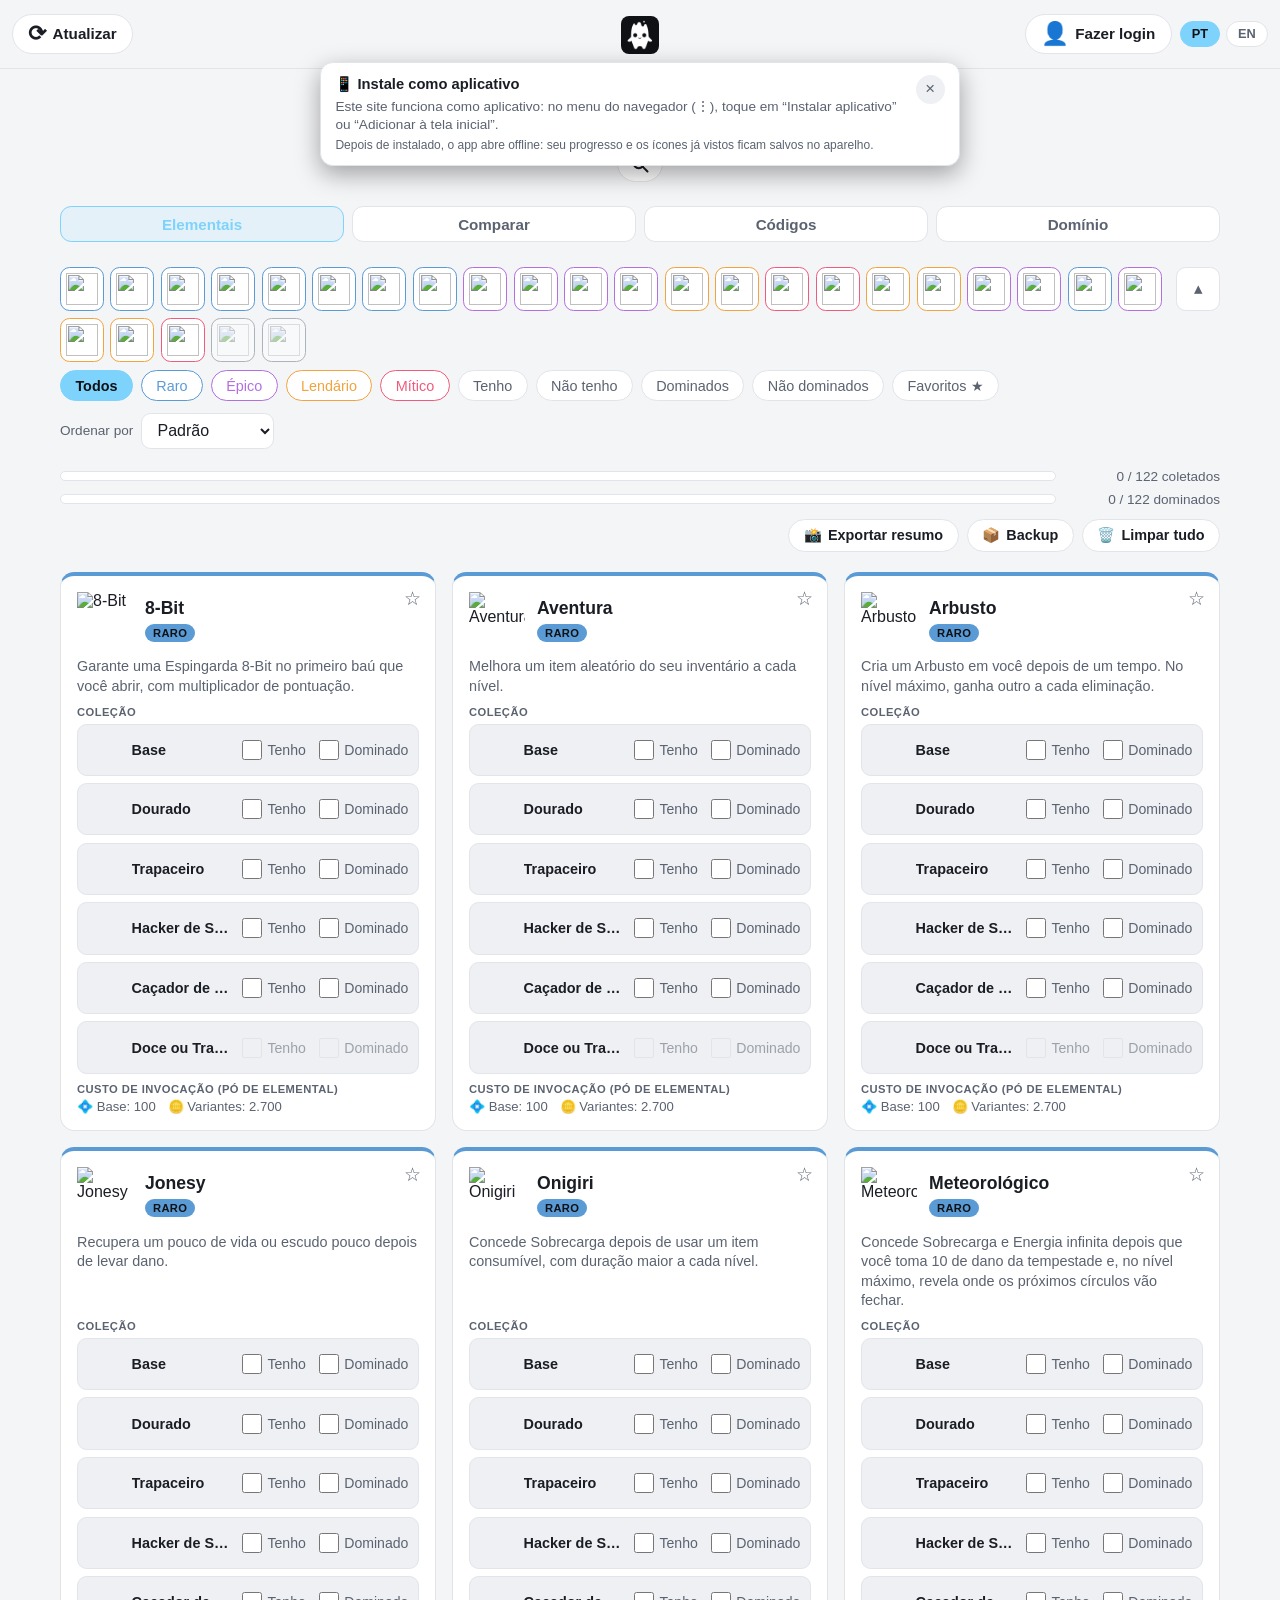
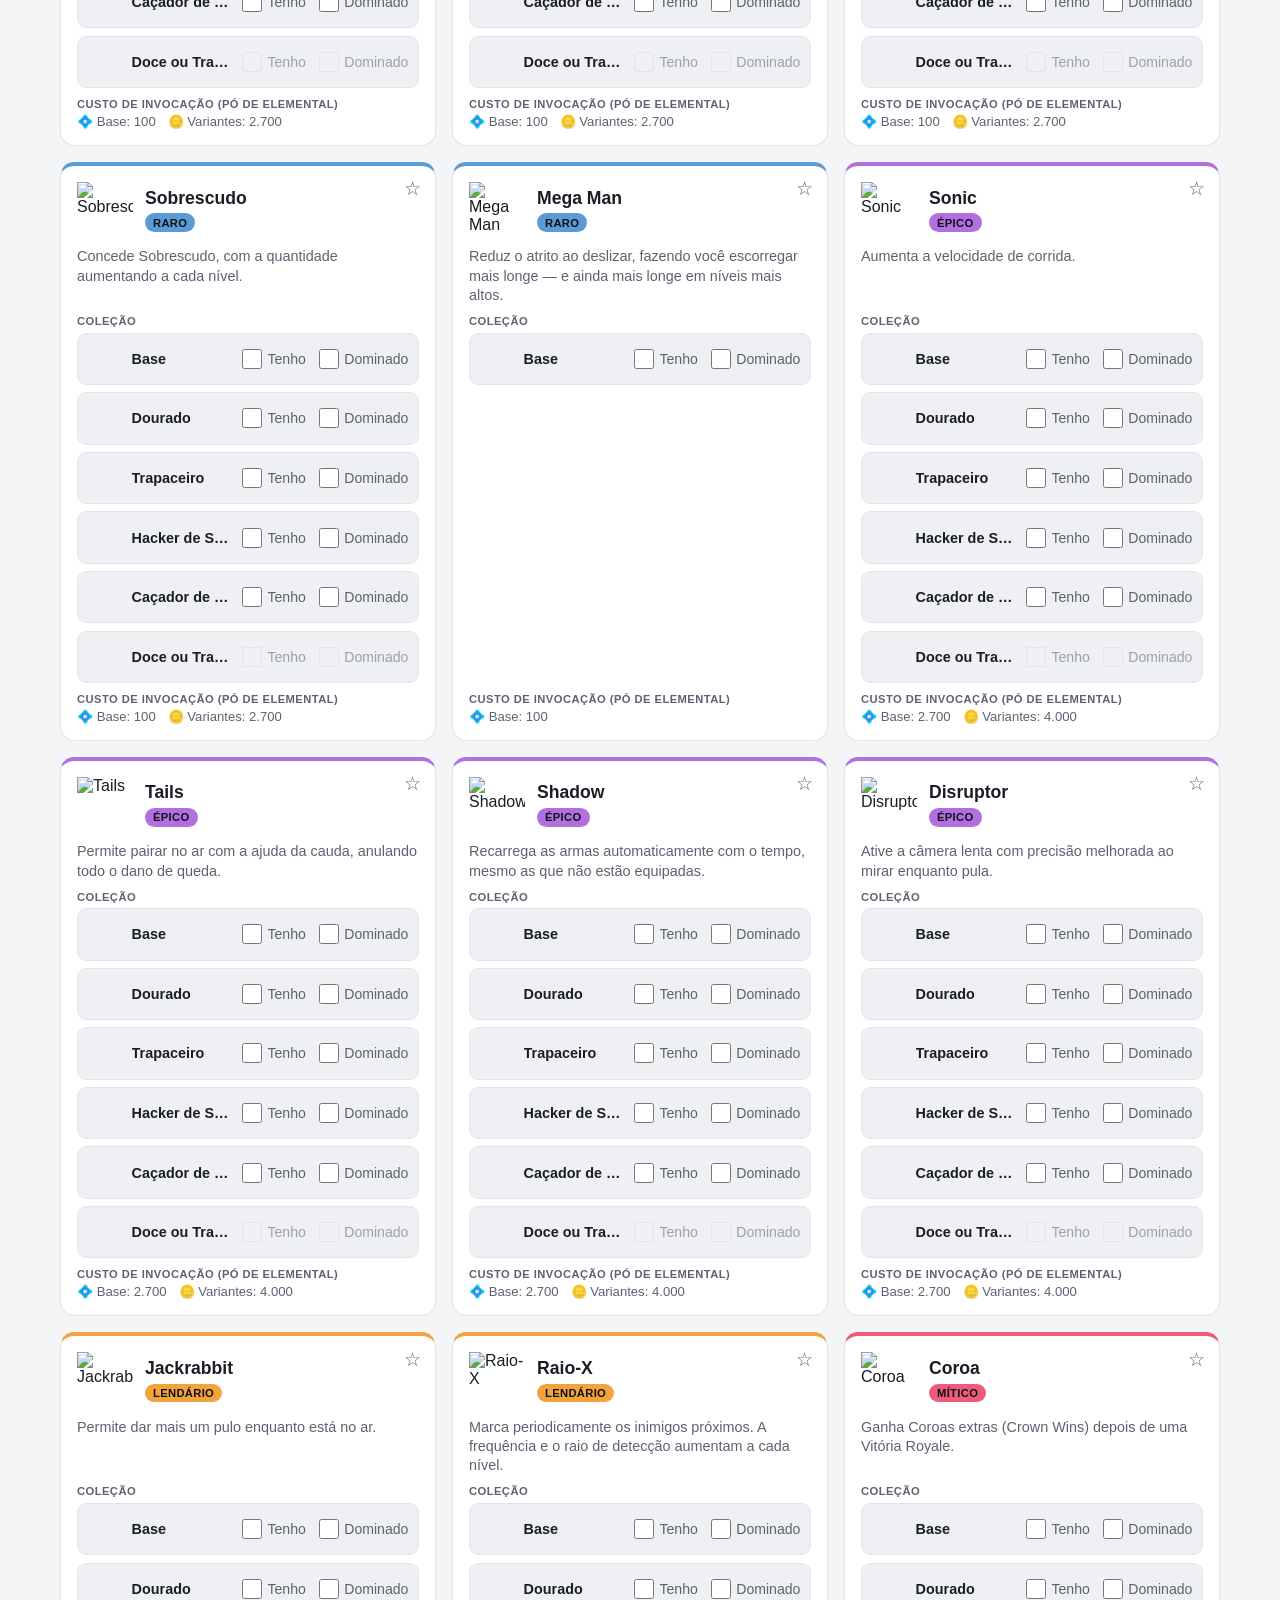
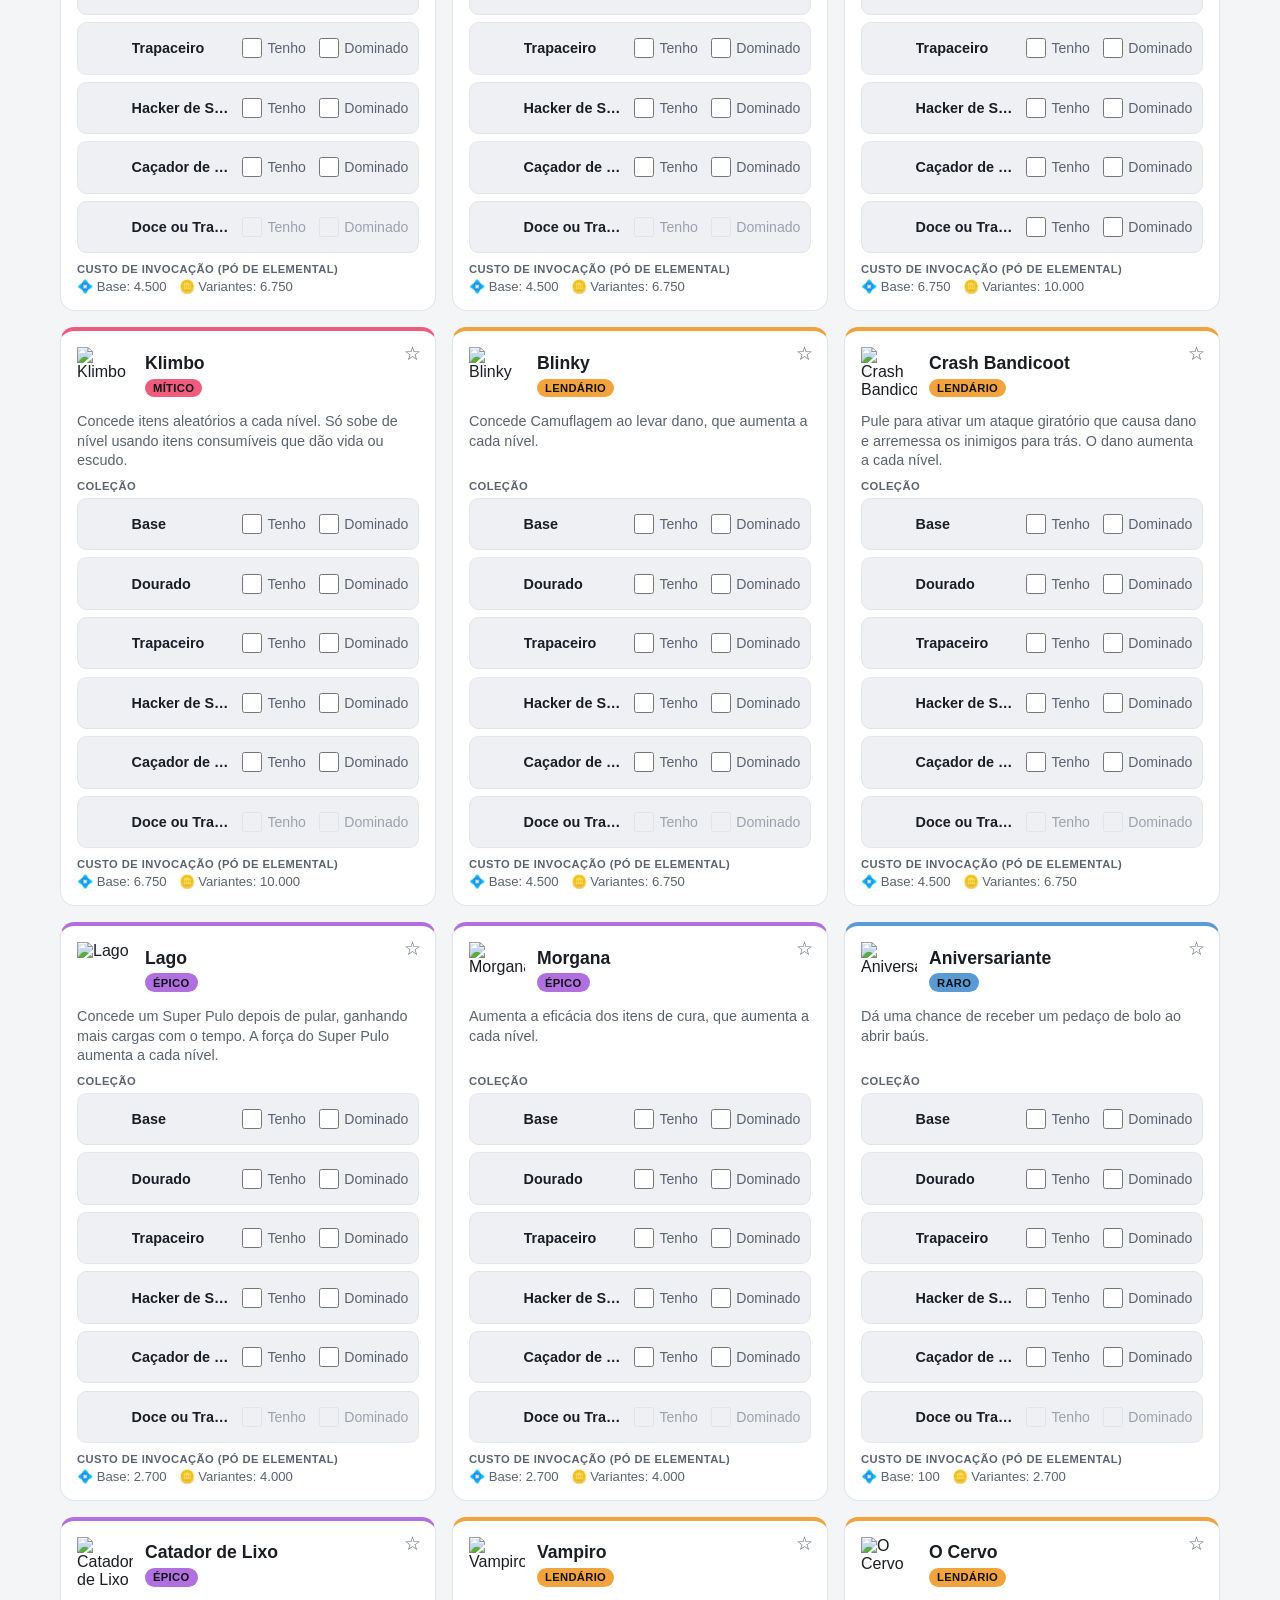
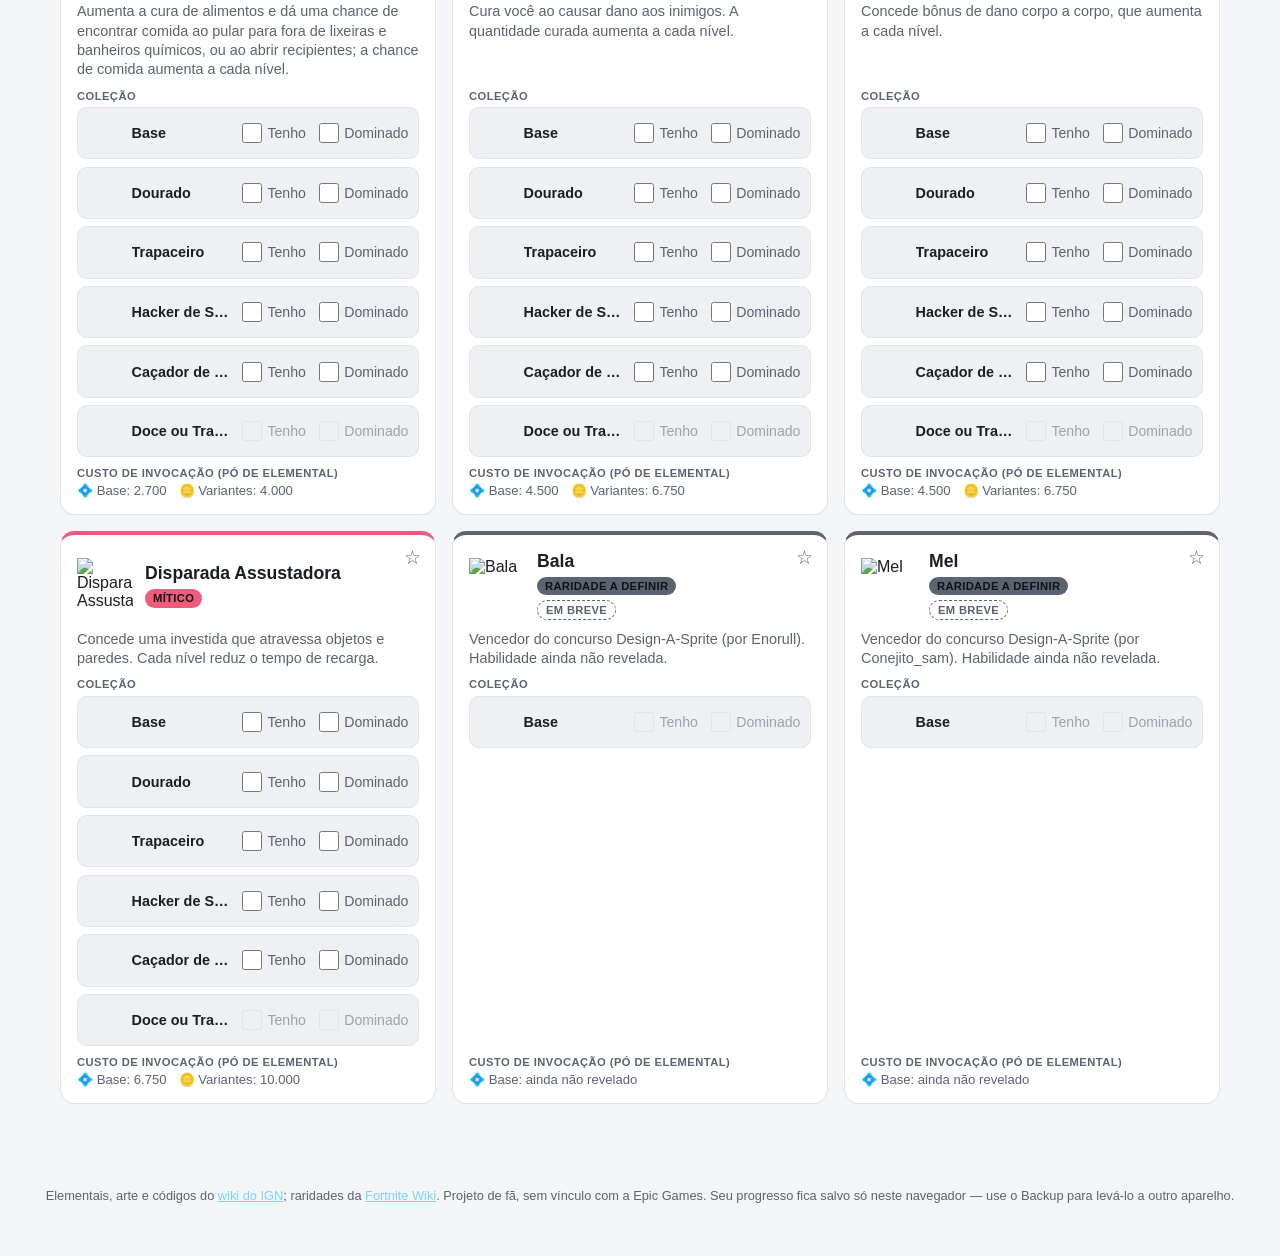
==== commit b5030c8c: "Permite marcar tenho/dominado direto na tela de comparação Clicar num chip de "Só você tem" ou "Só e" ====
--- a/index.html
+++ b/index.html
@@ -388,6 +388,23 @@
     </div>
   </div>
 
+  <!-- Edição rápida de um quadradinho (Base ou variante), aberta ao clicar
+       num chip da tela de comparação: marca/desmarca tenho/dominado sem
+       fechar a comparação nem ir até o card do Sprite. -->
+  <div class="export-overlay" id="tile-edit-overlay" hidden>
+    <div class="export-box tile-edit-box" role="dialog" aria-modal="true" aria-labelledby="tile-edit-title">
+      <div class="compare-header">
+        <div class="compare-title-row">
+          <img class="tile-edit-img" id="tile-edit-img" src="" alt="" width="40" height="40"
+               onerror="variantImgFallback(this)" />
+          <h2 id="tile-edit-title"></h2>
+        </div>
+        <button class="modal-close-x" id="tile-edit-close" type="button" aria-label="×">×</button>
+      </div>
+      <div class="tile-checks" id="tile-edit-checks"></div>
+    </div>
+  </div>
+
   <!-- Conta (opcional): login/senha para sincronizar a coleção entre
        aparelhos via Firebase. Sem cloud-sync.js configurado, mostra só o
        painel "não configurado" — o resto do app funciona igual, sem conta. -->
@@ -486,6 +503,21 @@
     </div>
   </div>
 
+  <!-- Novidades: aparece uma vez por aparelho (ver NEWS_KEY no app.js). -->
+  <div class="export-overlay" id="news-overlay" hidden>
+    <div class="export-box share-box news-box" role="dialog" aria-modal="true" aria-labelledby="news-title">
+      <div class="compare-header">
+        <h2 id="news-title"></h2>
+        <button class="modal-close-x" id="news-close" type="button" aria-label="×">×</button>
+      </div>
+      <ul class="news-list" id="news-list"></ul>
+      <div class="export-actions">
+        <button class="export-close" id="news-theme-btn" type="button"></button>
+        <button class="export-copy" id="news-ok-btn" type="button"></button>
+      </div>
+    </div>
+  </div>
+
   <script src="data/cheat-codes.js"></script>
   <script src="data/cheat-codes-auto.js"></script>
   <script src="data/mastery-rewards.js"></script>
--- a/styles.css
+++ b/styles.css
@@ -1210,8 +1210,22 @@
   margin: 0;
   padding-bottom: 0.35rem;
   border-bottom: 1px solid var(--border);
-  font-size: 0.85rem;
-  color: var(--muted);
+  display: flex;
+  align-items: center;
+  justify-content: space-between;
+  gap: 0.5rem;
+  font-size: 1.05rem;
+  color: var(--muted);
+}
+
+.compare-count {
+  min-width: 1.8rem;
+  padding: 0.1rem 0.5rem;
+  border-radius: 999px;
+  background: var(--border);
+  color: var(--text);
+  font-size: 0.95rem;
+  text-align: center;
 }
 
 .compare-row {
@@ -1262,18 +1276,27 @@
 }
 
 /* Chip preenchido na cor da raridade, com texto escuro, igual aos chips
-   "tenho" da imagem de resumo. */
+   "tenho" da imagem de resumo. É um <button>: clicar abre a edição rápida
+   (tile-edit-overlay) pra marcar tenho/dominado sem sair da comparação. */
 .compare-chip {
   display: inline-flex;
   align-items: center;
   gap: 0.3rem;
   padding: 0.2rem 0.55rem 0.2rem 0.25rem;
+  border: none;
   border-radius: 0.45rem;
   background: var(--rarity-color, var(--accent));
   color: #0f1115;
   font-size: 0.78rem;
   font-weight: 600;
+  font-family: inherit;
   white-space: nowrap;
+  cursor: pointer;
+}
+
+.compare-chip:hover,
+.compare-chip:focus-visible {
+  filter: brightness(1.1);
 }
 
 .export-box .compare-chip img {
@@ -1362,10 +1385,26 @@
 }
 
 .friend-row-name {
-  font-weight: 700;
+  display: flex;
+  align-items: center;
+  gap: 0.4rem;
+  min-width: 0;
+  font-weight: 700;
+}
+
+.friend-row-name-text {
   overflow: hidden;
   text-overflow: ellipsis;
   white-space: nowrap;
+}
+
+/* Imagem de perfil do amigo (base em .profile-avatar, mais abaixo). */
+.profile-avatar.friend-avatar {
+  width: 1.9rem;
+  height: 1.9rem;
+  border-width: 1px;
+  border-color: var(--border);
+  font-size: 1rem;
 }
 
 .friend-row-code {
@@ -1677,6 +1716,11 @@
   flex-shrink: 0;
 }
 
+.locked-badge {
+  font-size: 0.8rem;
+  opacity: 0.7;
+}
+
 .tile-name {
   flex: 1;
   min-width: 0;
@@ -2012,12 +2056,12 @@
     font-size: 0.78rem;
   }
 
-  /* A coluna do nome (fixa em 9.5rem no desktop) não cabe inteira ao lado
+  /* A coluna do nome (imagem + nome; fixa em 9.5rem no desktop) não cabe inteira ao lado
      do código + "Comparar" + o ✕ de remover numa tela estreita — aperta pra
      caber sem estourar a largura da tela; o nome longo já trunca com "…" de
      qualquer forma. */
   .friend-row {
-    grid-template-columns: 6rem auto minmax(0, 1fr) auto;
+    grid-template-columns: 7.5rem auto minmax(0, 1fr) auto;
     gap: 0.35rem;
     padding: 0.5rem;
   }
@@ -2243,3 +2287,57 @@
   border-radius: 999px;
   border: 2px solid var(--surface);
 }
+
+/* ---- Edição rápida de um quadradinho (a partir da comparação) ---- */
+.tile-edit-box {
+  width: min(360px, 94vw);
+  height: auto;
+}
+
+/* Sobrescreve o flex:1 de ".export-box img" (pensado pra imagem grande do
+   resumo) — aqui é só o ícone do quadradinho, ao lado do título. */
+.tile-edit-img {
+  flex: 0 0 auto;
+  width: 40px;
+  height: 40px;
+  object-fit: contain;
+}
+
+#tile-edit-checks {
+  margin-left: 0;
+  justify-content: center;
+  gap: 2rem;
+  padding: 0.3rem 0;
+}
+
+/* ---- Novidades (popup de uma vez só) ---- */
+.news-box {
+  width: min(460px, 94vw);
+}
+
+.news-list {
+  display: flex;
+  flex-direction: column;
+  gap: 0.75rem;
+  margin: 0;
+  padding: 0;
+  list-style: none;
+  font-size: 0.92rem;
+  line-height: 1.4;
+}
+
+.news-list li {
+  display: flex;
+  align-items: flex-start;
+  gap: 0.6rem;
+}
+
+.news-icon {
+  flex-shrink: 0;
+  font-size: 1.3rem;
+  line-height: 1.1;
+}
+
+.news-list strong {
+  color: var(--text);
+}
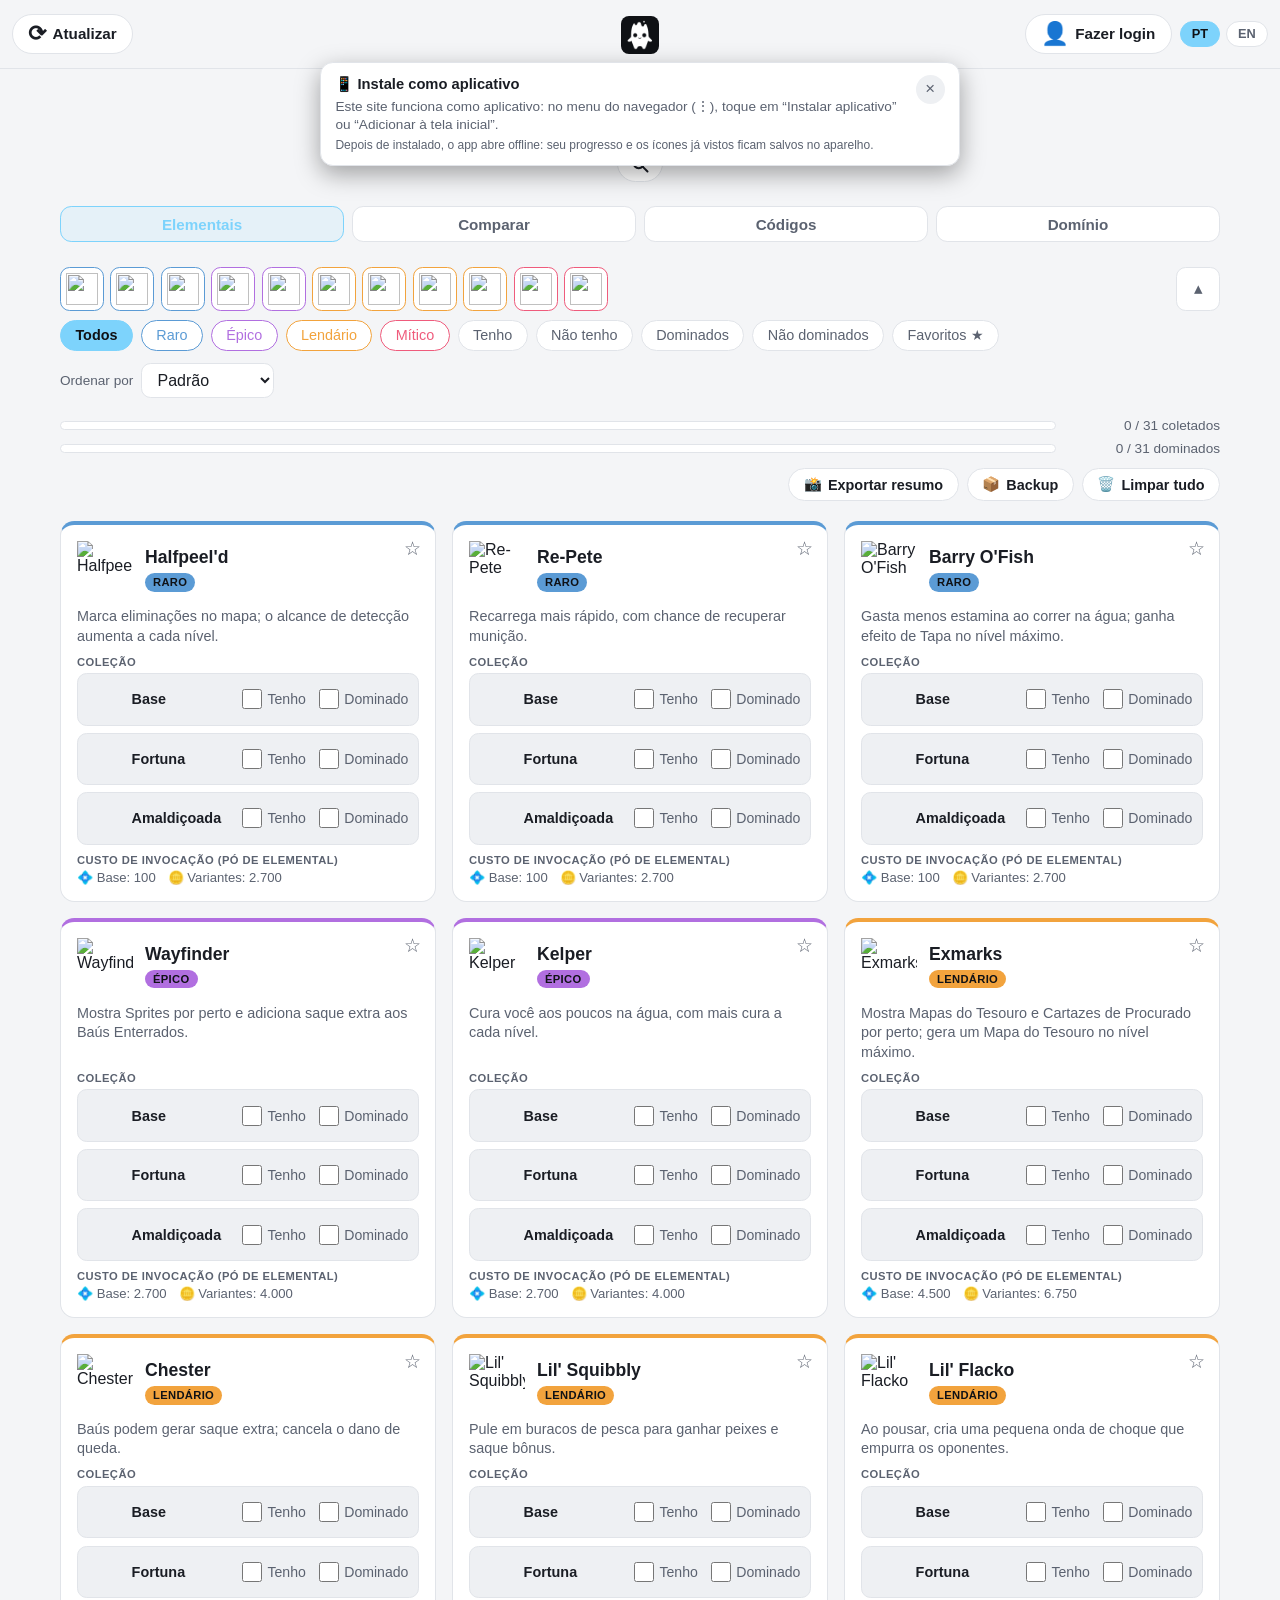
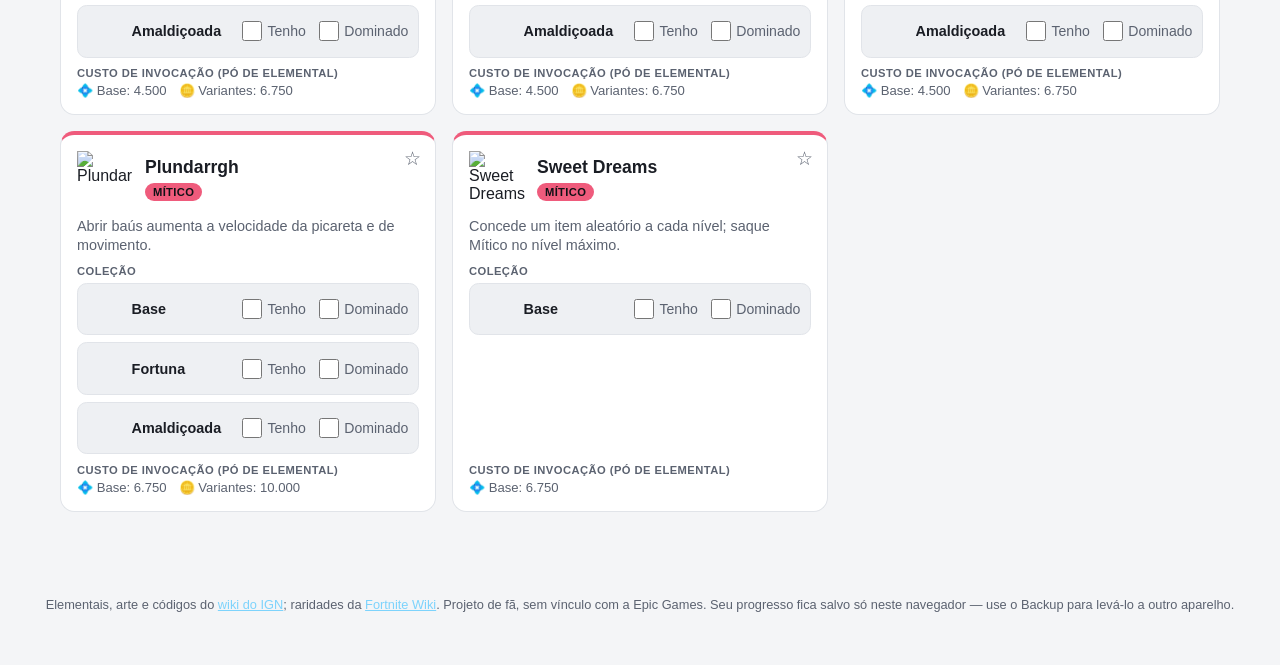
==== commit b84eae5b: "Adiciona tema Pirata (Temporada One Piece): madeira, pergaminho e ouro Co-Authored-By: Claude Sonnet" ====
--- a/index.html
+++ b/index.html
@@ -9,7 +9,7 @@
   <script>
     try {
       var savedTheme = localStorage.getItem("fortnite-sprites-theme");
-      if (/^(dark|light|storm|legendary|mythic|jungle)$/.test(savedTheme)) {
+      if (/^(dark|light|storm|legendary|mythic|jungle|pirate)$/.test(savedTheme)) {
         document.documentElement.setAttribute("data-theme", savedTheme);
       }
     } catch (e) {}
@@ -368,7 +368,8 @@
     </div>
   </div>
 
-  <!-- Comparação somente-leitura contra a coleção decodificada de um link. -->
+  <!-- Comparação somente-leitura contra a coleção decodificada de um link,
+       ou (com conta) buscada ao vivo da coleção de um amigo. -->
   <div class="export-overlay" id="compare-overlay" hidden>
     <div class="export-box compare-box">
       <div class="compare-header">
@@ -377,7 +378,14 @@
           <span class="profile-avatar profile-avatar-sm" id="compare-avatar" hidden></span>
           <h2 id="compare-title"></h2>
         </div>
-        <button class="export-close" id="compare-close" type="button"></button>
+        <div class="compare-header-actions">
+          <!-- Só aparece na comparação ao vivo com um amigo (pela conta):
+               busca a coleção dele de novo, pra ver mudanças recentes. A
+               comparação por link/código colado é um retrato estático, sem
+               o que atualizar. -->
+          <button class="export-close" id="compare-refresh" type="button" hidden></button>
+          <button class="export-close" id="compare-close" type="button"></button>
+        </div>
       </div>
       <div class="compare-stats" id="compare-stats"></div>
       <!-- Amigo-exclusivo primeiro, o seu-exclusivo abaixo (nessa ordem). -->
--- a/styles.css
+++ b/styles.css
@@ -87,6 +87,35 @@
   --muted: #93aca0;
   --border: #253a30;
   --accent: #5fd49a;
+}
+
+/* Pirata (Temporada One Piece): madeira de navio, pergaminho e ouro do
+   tesouro. Além das cores, ganha veios de madeira no fundo e filete dourado
+   no cabeçalho. */
+:root[data-theme="pirate"] {
+  color-scheme: dark;
+  --bg: #1b120b;
+  --surface: #2a1c11;
+  --surface-hover: #37251a;
+  --text: #f6e9cf;
+  --muted: #c2a883;
+  --border: #4d3622;
+  --accent: #f0c04a;
+}
+
+:root[data-theme="pirate"] body {
+  background-color: var(--bg);
+  background-image:
+    repeating-linear-gradient(90deg, rgba(0, 0, 0, 0.22) 0 2px, transparent 2px 86px),
+    repeating-linear-gradient(0deg, rgba(255, 220, 160, 0.035) 0 1px, transparent 1px 7px),
+    linear-gradient(180deg, #24170d 0%, #1b120b 60%);
+  background-attachment: fixed;
+}
+
+:root[data-theme="pirate"] .app-header {
+  background: linear-gradient(180deg, #33200f, var(--bg));
+  border-bottom: 2px solid var(--accent);
+  box-shadow: 0 2px 0 rgba(0, 0, 0, 0.45);
 }
 
 * {
@@ -1152,6 +1181,13 @@
 .compare-header h2 {
   margin: 0;
   font-size: 1.2rem;
+}
+
+.compare-header-actions {
+  display: flex;
+  align-items: center;
+  gap: 0.4rem;
+  flex-shrink: 0;
 }
 
 .compare-stats {
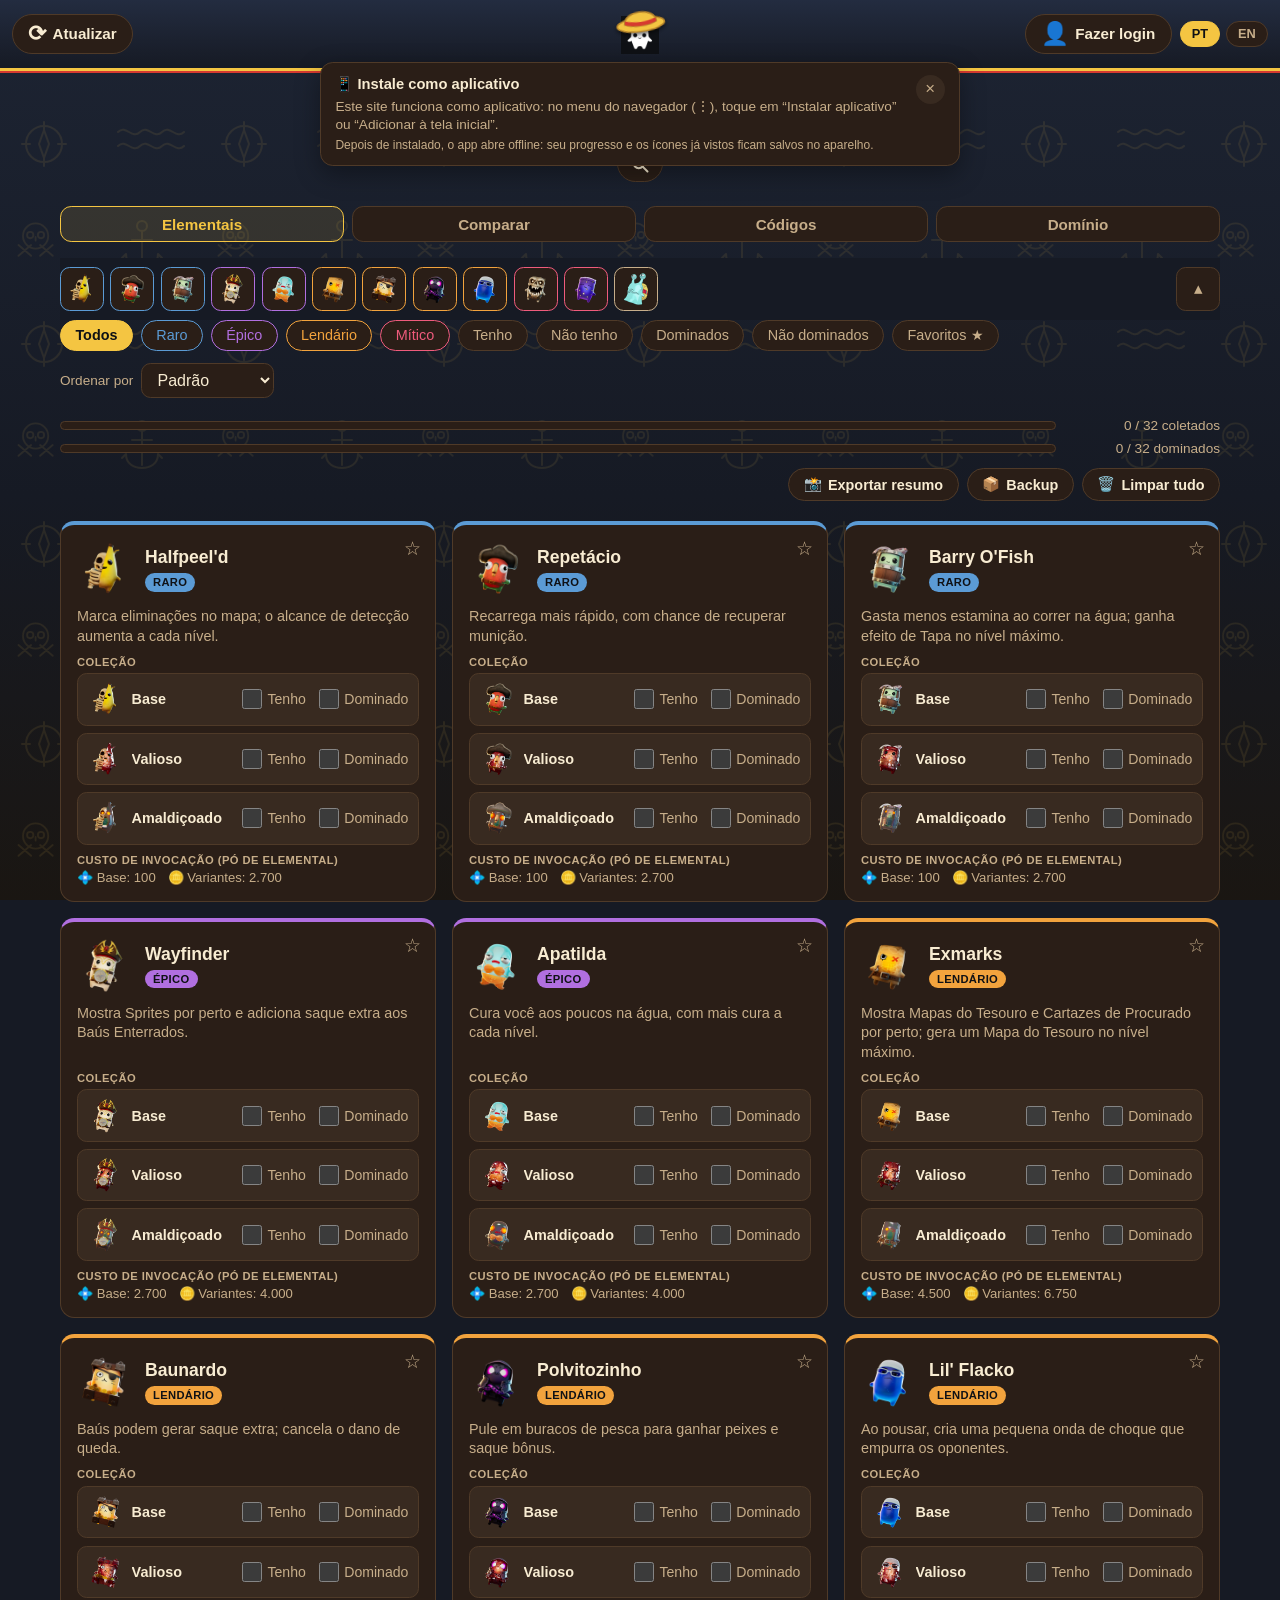
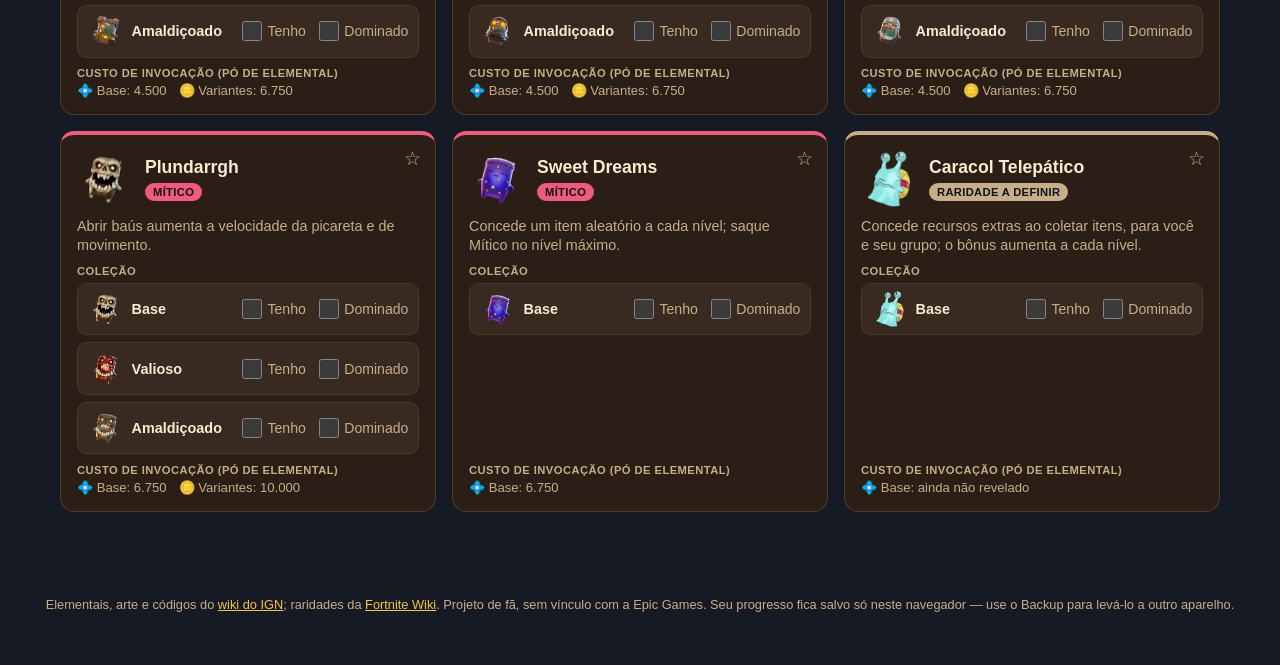
==== commit e6e7952a: "Tema Pirata vira o padrão de quem nunca escolheu; os outros seguem no menu Co-Authored-By: Claude So" ====
--- a/index.html
+++ b/index.html
@@ -3,7 +3,7 @@
 <head>
   <meta charset="UTF-8" />
   <meta name="viewport" content="width=device-width, initial-scale=1.0, viewport-fit=cover" />
-  <meta name="theme-color" content="#0f1115" id="theme-color-meta" />
+  <meta name="theme-color" content="#161a24" id="theme-color-meta" />
   <!-- Aplica o tema salvo antes do CSS pintar a página, para não piscar o
        tema padrão ao abrir. A lista de temas válidos é THEMES, no app.js. -->
   <script>
@@ -11,6 +11,9 @@
       var savedTheme = localStorage.getItem("fortnite-sprites-theme");
       if (/^(dark|light|storm|legendary|mythic|jungle|pirate)$/.test(savedTheme)) {
         document.documentElement.setAttribute("data-theme", savedTheme);
+      } else if (savedTheme !== "auto") {
+        // Sem escolha salva: o padrão é o tema Pirata (DEFAULT_THEME, no app.js).
+        document.documentElement.setAttribute("data-theme", "pirate");
       }
     } catch (e) {}
   </script>
--- a/styles.css
+++ b/styles.css
@@ -89,33 +89,54 @@
   --accent: #5fd49a;
 }
 
-/* Pirata (Temporada One Piece): madeira de navio, pergaminho e ouro do
-   tesouro. Além das cores, ganha veios de madeira no fundo e filete dourado
-   no cabeçalho. */
+/* Pirata (Temporada One Piece): mar e madeira escura do Going Merry, ouro do
+   tesouro e o chapéu de palha do Luffy. Sem textura de madeira (ficava
+   pesada): o fundo é liso, com um papel de parede discreto de caveira,
+   âncora, bússola e ondas. O chapéu de palha aparece no cabeçalho. */
 :root[data-theme="pirate"] {
   color-scheme: dark;
-  --bg: #1b120b;
-  --surface: #2a1c11;
-  --surface-hover: #37251a;
-  --text: #f6e9cf;
-  --muted: #c2a883;
-  --border: #4d3622;
-  --accent: #f0c04a;
+  --bg: #161a24;
+  --surface: #2a1e17;
+  --surface-hover: #382a20;
+  --text: #f8ecd2;
+  --muted: #c7ae8a;
+  --border: #4f3a28;
+  --accent: #f4c542;
 }
 
 :root[data-theme="pirate"] body {
   background-color: var(--bg);
-  background-image:
-    repeating-linear-gradient(90deg, rgba(0, 0, 0, 0.22) 0 2px, transparent 2px 86px),
-    repeating-linear-gradient(0deg, rgba(255, 220, 160, 0.035) 0 1px, transparent 1px 7px),
-    linear-gradient(180deg, #24170d 0%, #1b120b 60%);
+  background-image: url("data:image/svg+xml,%3Csvg xmlns=%22http://www.w3.org/2000/svg%22 width=%22200%22 height=%22200%22 viewBox=%220 0 200 200%22%3E%3Cg fill=%22none%22 stroke=%22%23f0c04a%22 stroke-width=%222%22 stroke-linecap=%22round%22 stroke-linejoin=%22round%22 opacity=%220.09%22%3E%3Cg transform=%22translate(14 18) scale(0.9)%22%3E%3Ccircle cx=%2224%22 cy=%2220%22 r=%2214%22/%3E%3Ccircle cx=%2218%22 cy=%2219%22 r=%223.5%22/%3E%3Ccircle cx=%2230%22 cy=%2219%22 r=%223.5%22/%3E%3Cpath d=%22M24 25v4M19 34l-14 12M5 34l14 12M29 34l14 12M43 34l-14 12%22 transform=%22translate(0 -4)%22/%3E%3C/g%3E%3Cg transform=%22translate(120 20)%22%3E%3Ccircle cx=%2222%22 cy=%226%22 r=%225%22/%3E%3Cpath d=%22M22 11v34M12 20h20M6 34c0 10 8 14 16 14s16-4 16-14M6 34l-4 4M38 34l4 4%22/%3E%3C/g%3E%3Cg transform=%22translate(20 120)%22%3E%3Ccircle cx=%2224%22 cy=%2224%22 r=%2218%22/%3E%3Cpath d=%22M24 2v8M24 38v8M2 24h8M38 24h8M24 10l5 14-5 14-5-14z%22/%3E%3C/g%3E%3Cg transform=%22translate(118 122)%22%3E%3Cpath d=%22M0 10c8-8 14 8 22 0s14 8 22 0 14 8 22 0M0 24c8-8 14 8 22 0s14 8 22 0 14 8 22 0%22/%3E%3C/g%3E%3C/g%3E%3C/svg%3E"), linear-gradient(180deg, #1d2433 0%, #161a24 55%, #1a1612 100%);
   background-attachment: fixed;
 }
 
 :root[data-theme="pirate"] .app-header {
-  background: linear-gradient(180deg, #33200f, var(--bg));
-  border-bottom: 2px solid var(--accent);
-  box-shadow: 0 2px 0 rgba(0, 0, 0, 0.45);
+  background: linear-gradient(180deg, #232c40, var(--bg));
+  border-bottom: 3px solid var(--accent);
+  box-shadow: 0 2px 0 #d63a2f;
+}
+
+/* Chapéu de palha do Luffy em cima do ícone do app. */
+:root[data-theme="pirate"] .header-icon {
+  position: relative;
+  overflow: visible;
+}
+
+:root[data-theme="pirate"] .app-header-row {
+  position: relative;
+}
+
+:root[data-theme="pirate"] .app-header-row::after {
+  content: "";
+  position: absolute;
+  left: 50%;
+  top: 0.1rem;
+  width: 3.2rem;
+  height: 2rem;
+  transform: translateX(-50%) rotate(-8deg);
+  background: url("data:image/svg+xml,%3Csvg xmlns=%22http://www.w3.org/2000/svg%22 viewBox=%220 0 64 40%22%3E%3Cg%3E%3Cellipse cx=%2232%22 cy=%2228%22 rx=%2230%22 ry=%229%22 fill=%22%23f4c542%22 stroke=%22%23b9862b%22 stroke-width=%222%22/%3E%3Cpath d=%22M12 26 C12 8 52 8 52 26 C44 31 20 31 12 26Z%22 fill=%22%23f4c542%22 stroke=%22%23b9862b%22 stroke-width=%222%22/%3E%3Cpath d=%22M13 22 C24 26 40 26 51 22 L52 26 C44 31 20 31 12 26Z%22 fill=%22%23d63a2f%22/%3E%3C/g%3E%3C/svg%3E") center / contain no-repeat;
+  filter: drop-shadow(0 2px 2px rgba(0, 0, 0, 0.6));
+  pointer-events: none;
 }
 
 * {
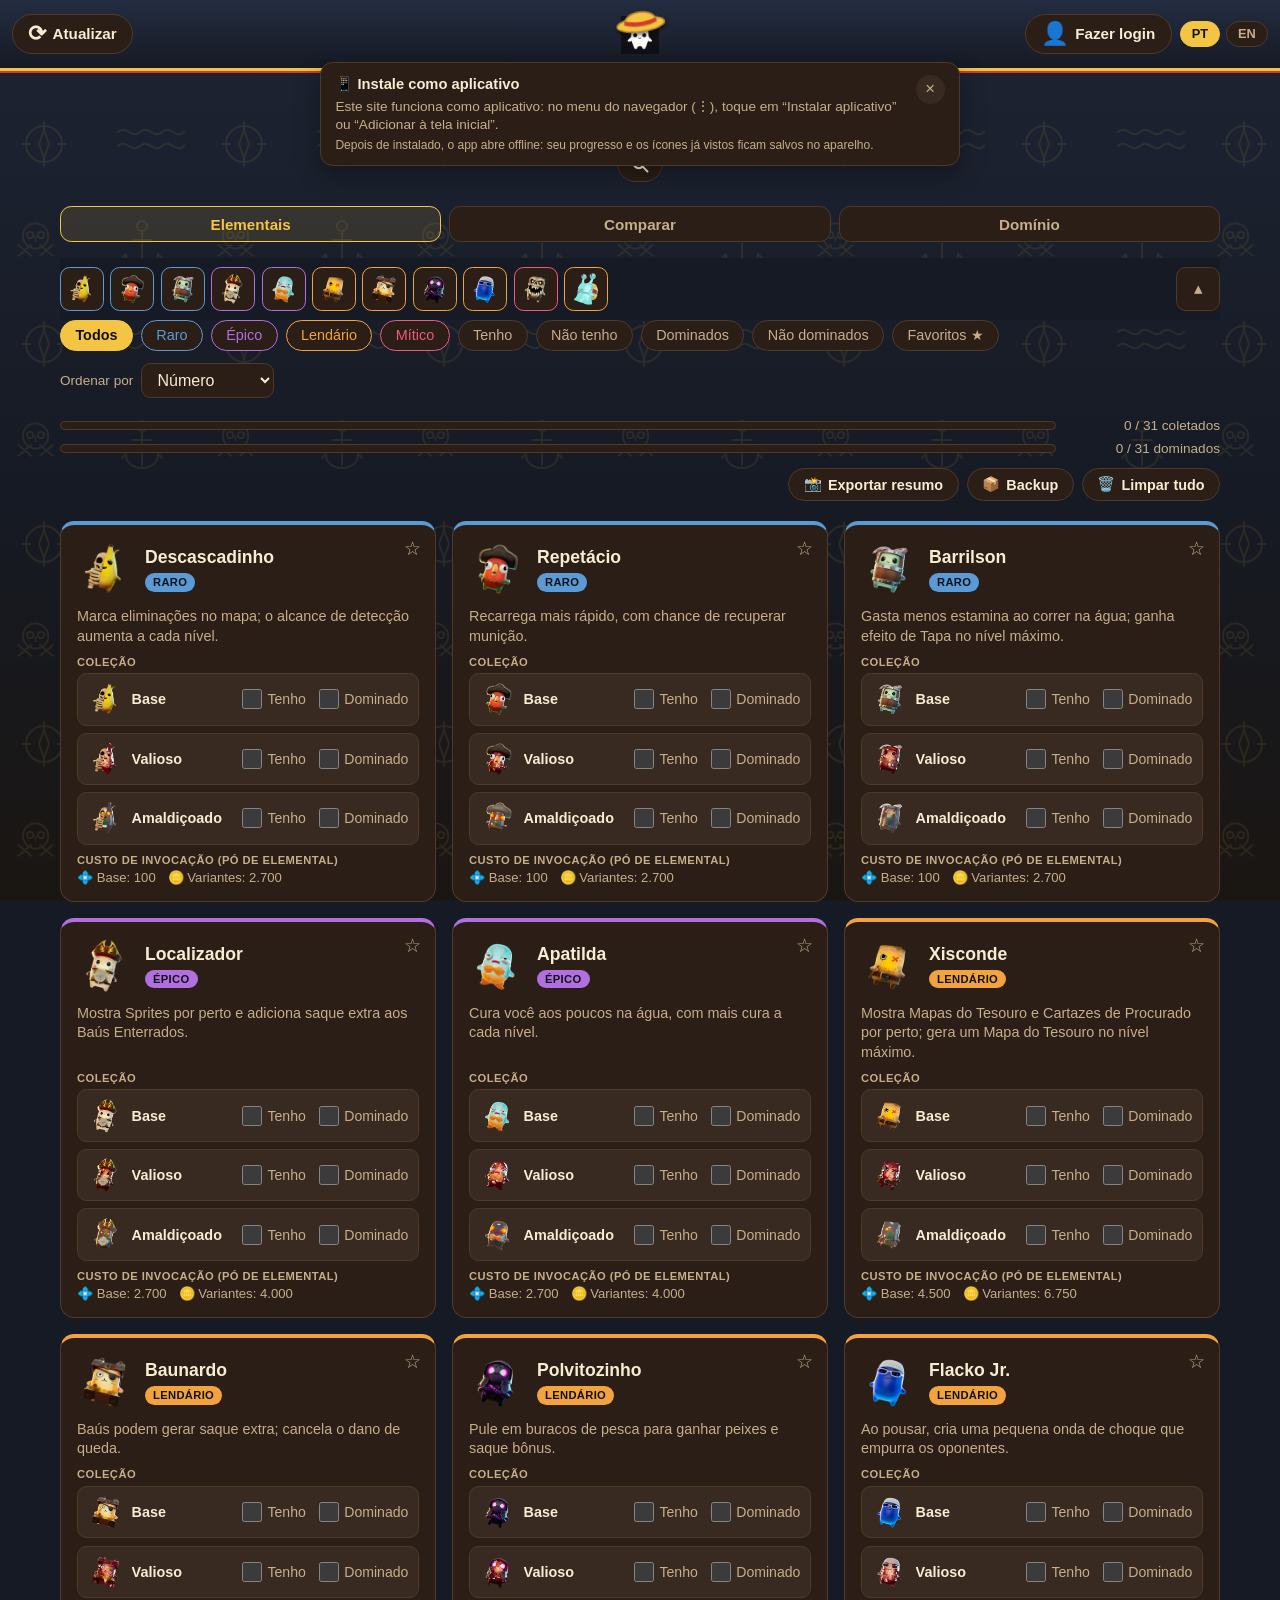
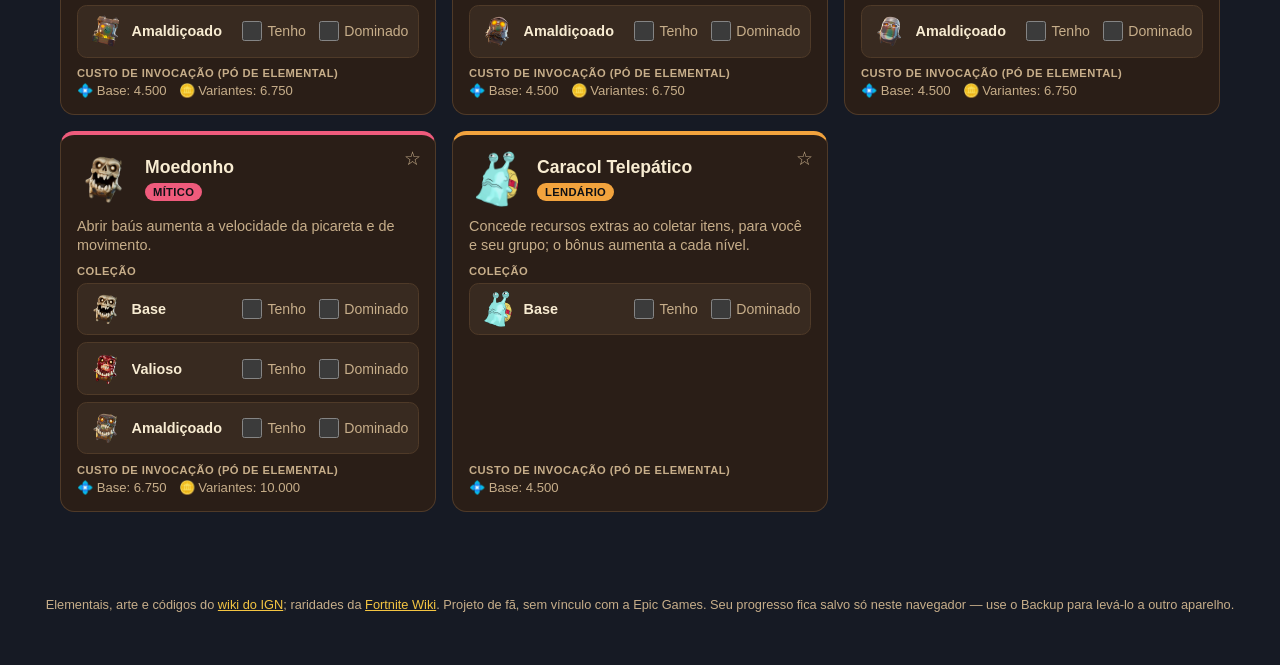
==== commit 8b2b68e9: "Remove a seção de Códigos do Painel de Admin (fora de escopo na Temporada 5) A mecânica de códigos d" ====
--- a/index.html
+++ b/index.html
@@ -97,11 +97,10 @@
   </header>
 
   <main class="container">
-    <!-- Alterna entre a coleção de Sprites e a lista de códigos do lobby. -->
+    <!-- Alterna entre a coleção de Sprites e as outras abas. -->
     <div class="view-tabs" id="view-tabs" role="tablist">
       <button class="view-tab active" type="button" data-view="sprites" role="tab"></button>
       <button class="view-tab" type="button" data-view="friends" role="tab"></button>
-      <button class="view-tab" type="button" data-view="codes" role="tab"></button>
       <button class="view-tab" type="button" data-view="mastery" role="tab"></button>
     </div>
 
@@ -230,54 +229,6 @@
       <p class="share-field-label" id="friends-signed-out-hint" hidden></p>
     </div>
 
-    <!-- Aba dos códigos do Painel de Admin: marcar os já resgatados. -->
-    <div id="view-codes" hidden>
-      <p class="codes-intro" id="codes-intro"></p>
-      <div class="progress-row">
-        <div class="progress-bar" id="codes-progress-bar"></div>
-        <span class="progress-label" id="codes-progress-label"></span>
-      </div>
-      <!-- Código novo costuma circular no jogo antes de o IGN publicar, e a
-           ação diária só lê o IGN. Este formulário é a ponte: o código entra
-           na lista deste aparelho na hora, e a entrada oficial toma o lugar
-           dele quando o robô finalmente trouxer o código. -->
-      <div class="accordion">
-        <button class="accordion-toggle" id="codes-add-toggle" type="button"
-                aria-expanded="false" aria-controls="codes-add-form"></button>
-        <form class="accordion-panel" id="codes-add-form" hidden>
-          <div class="codes-add-field">
-            <label class="share-field-label" id="codes-add-code-label"
-                   for="codes-add-code"></label>
-            <input class="share-input" id="codes-add-code" type="text"
-                   maxlength="32" autocomplete="off" autocapitalize="off"
-                   autocorrect="off" spellcheck="false" />
-          </div>
-          <div class="codes-add-field">
-            <label class="share-field-label" id="codes-add-reward-label"
-                   for="codes-add-reward"></label>
-            <input class="share-input" id="codes-add-reward" type="text"
-                   maxlength="80" autocomplete="off" />
-          </div>
-          <p class="share-error" id="codes-add-error" hidden></p>
-          <div class="codes-add-actions">
-            <button class="export-copy" id="codes-add-submit" type="submit"></button>
-          </div>
-        </form>
-      </div>
-
-      <table class="codes-table">
-        <thead>
-          <tr>
-            <th id="codes-th-done"></th>
-            <th id="codes-th-code"></th>
-            <th id="codes-th-reward"></th>
-          </tr>
-        </thead>
-        <tbody id="codes-body"></tbody>
-      </table>
-      <p class="codes-source" id="codes-source"></p>
-    </div>
-
     <!-- Aba de recompensas de Domínio: desbloqueiam sozinhas pela contagem
          total de Sprites Dominados — nada para marcar à mão. -->
     <div id="view-mastery" hidden>
--- a/styles.css
+++ b/styles.css
@@ -1688,6 +1688,13 @@
   white-space: nowrap;
 }
 
+.sprite-number {
+  font-size: 0.75rem;
+  font-weight: 700;
+  color: var(--muted);
+  white-space: nowrap;
+}
+
 .upcoming-badge {
   font-size: 0.7rem;
   font-weight: 700;
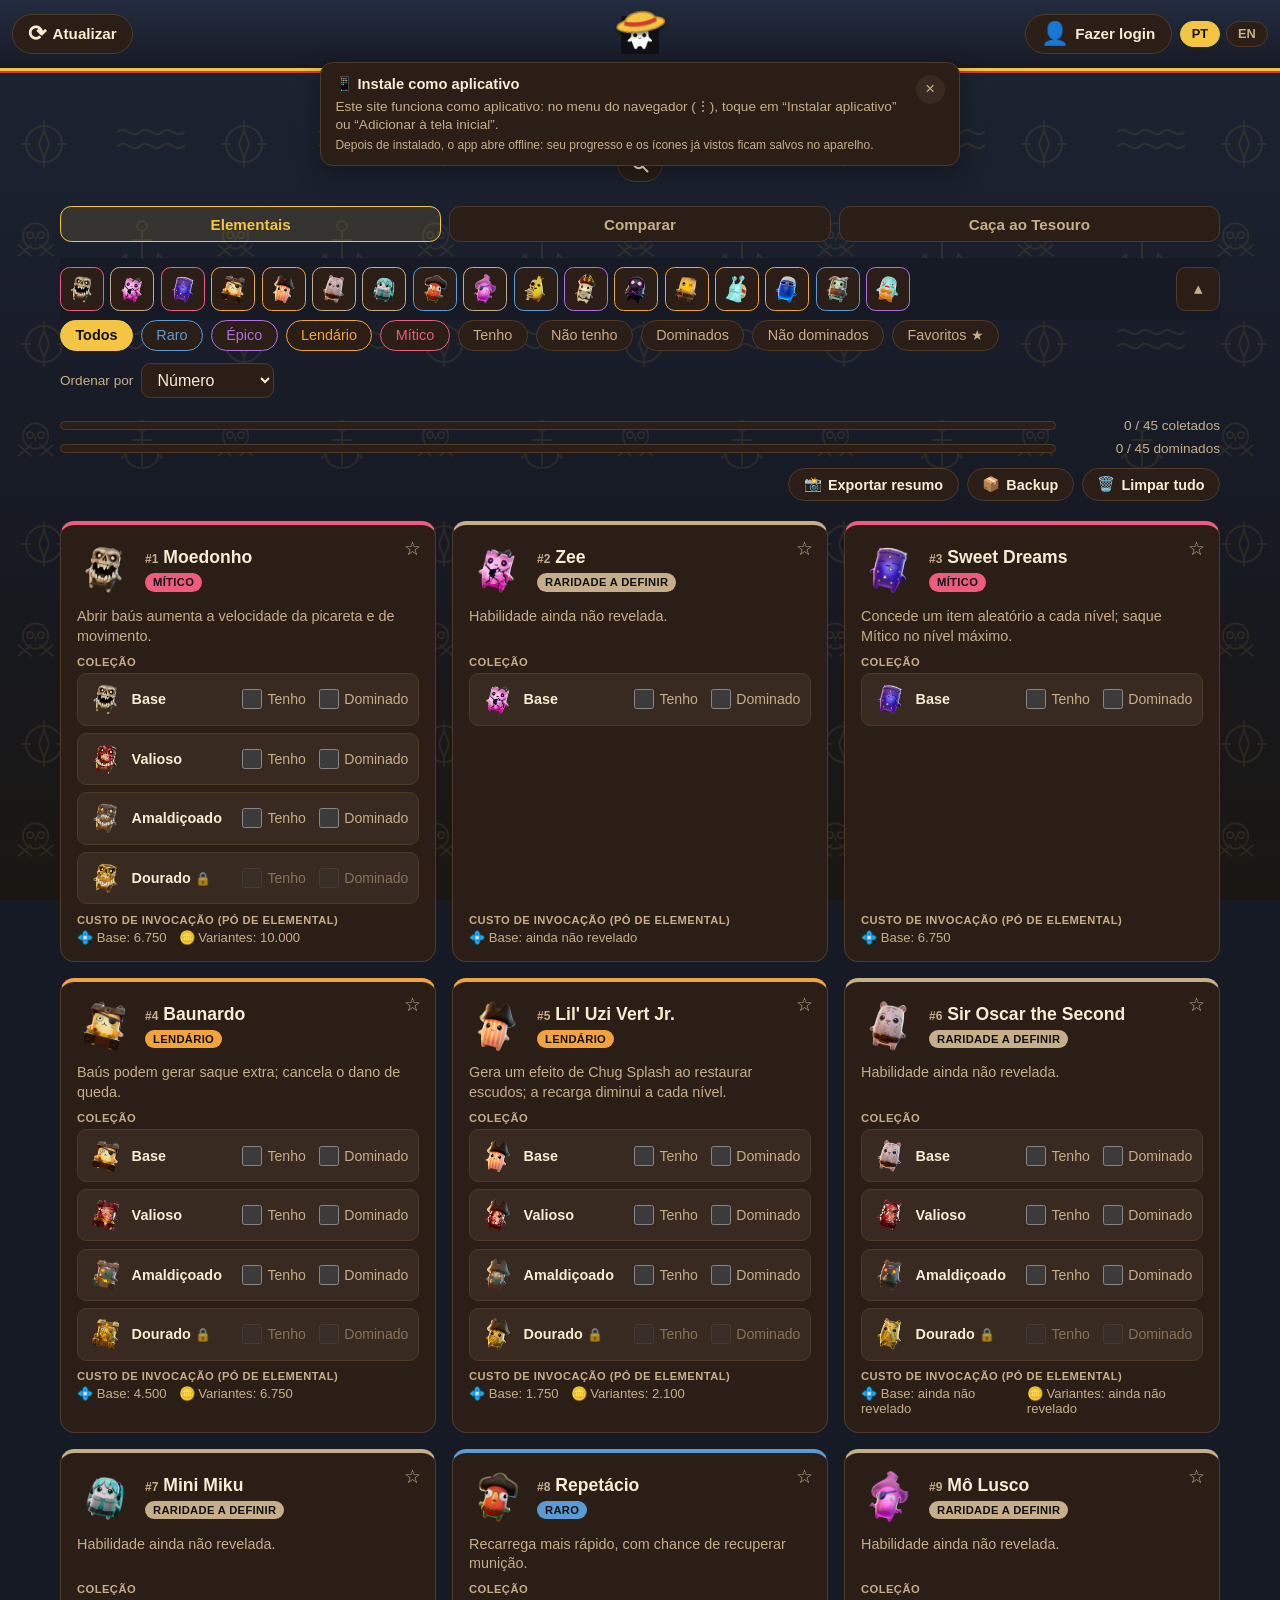
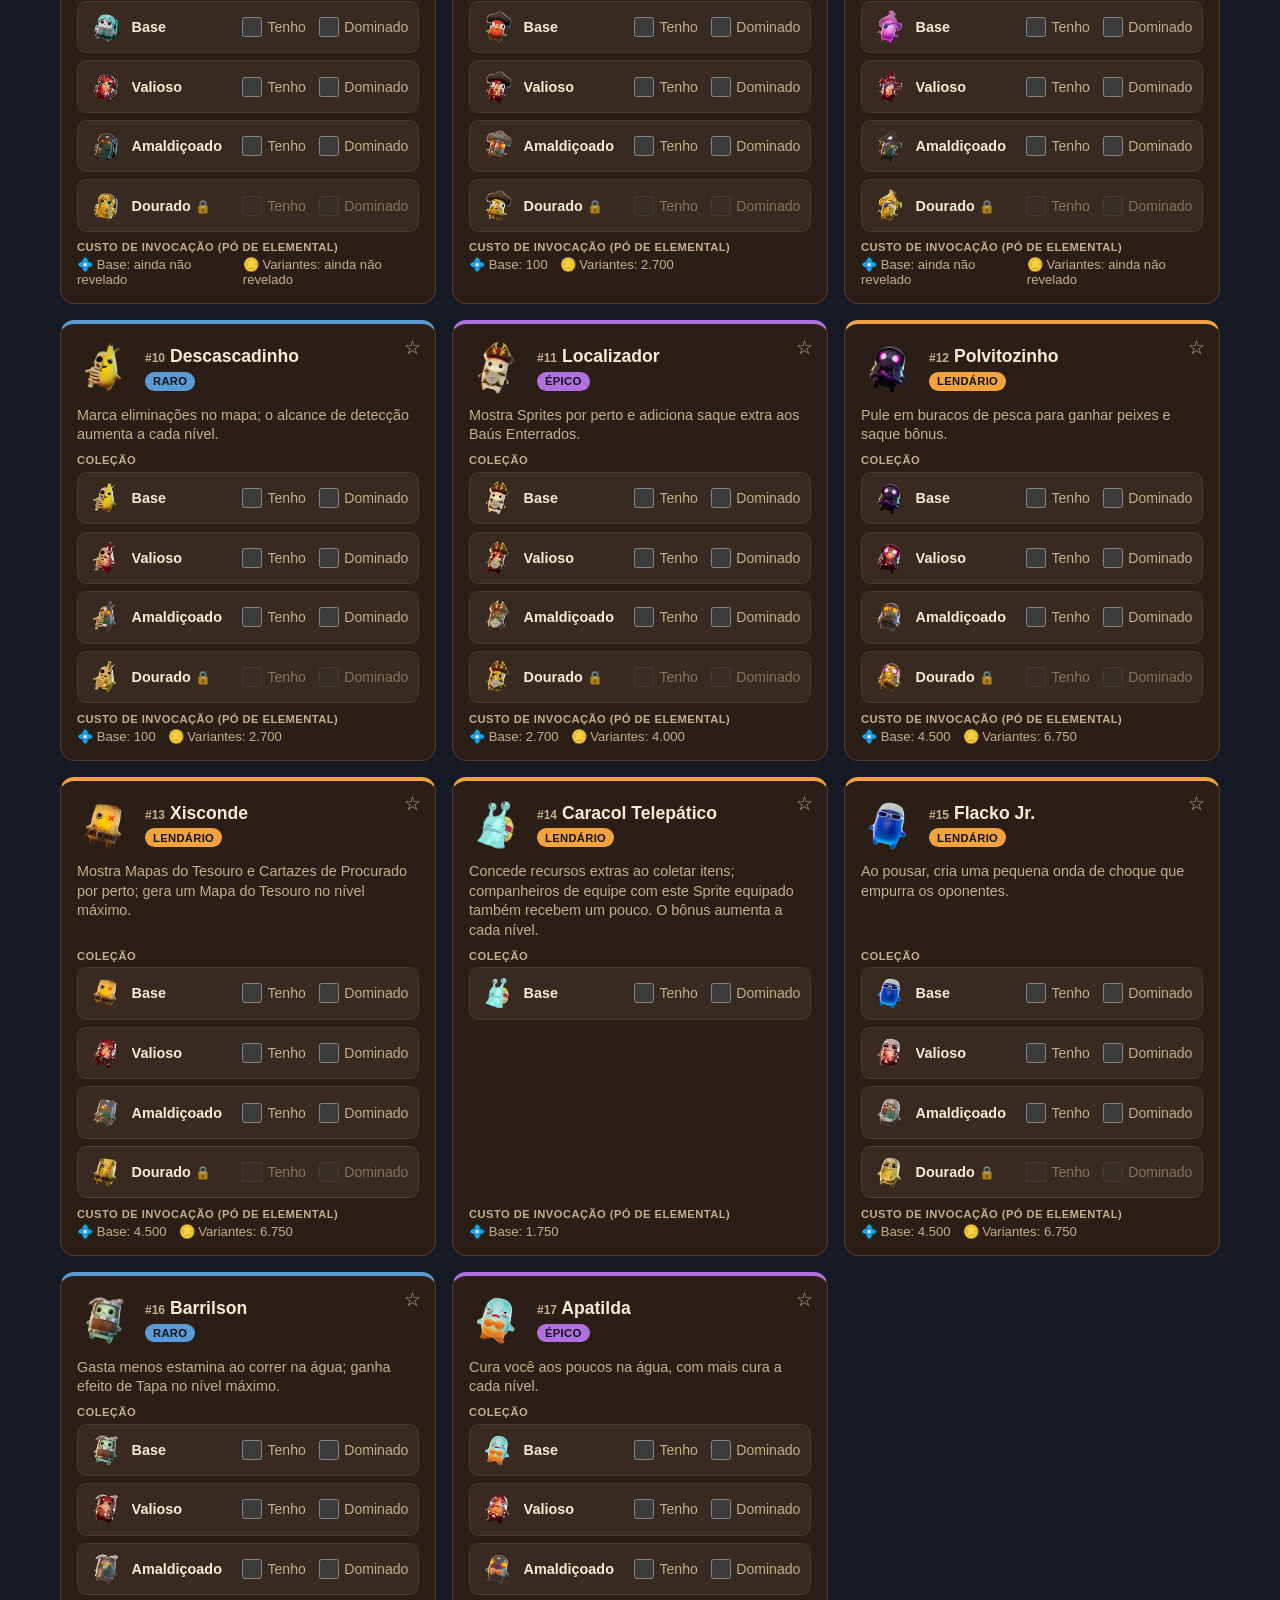
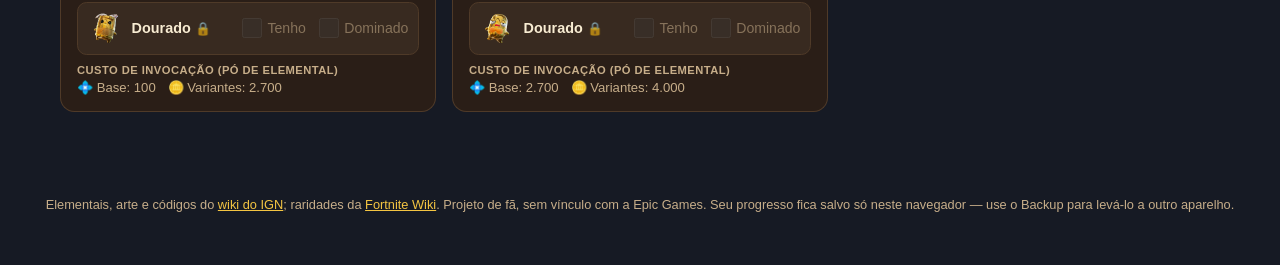
==== commit 9b9e4945: "Substitui o Domínio pela Caça ao Tesouro Pedido do usuário: a aba de recompensas de Domínio (marcos " ====
--- a/index.html
+++ b/index.html
@@ -101,7 +101,7 @@
     <div class="view-tabs" id="view-tabs" role="tablist">
       <button class="view-tab active" type="button" data-view="sprites" role="tab"></button>
       <button class="view-tab" type="button" data-view="friends" role="tab"></button>
-      <button class="view-tab" type="button" data-view="mastery" role="tab"></button>
+      <button class="view-tab" type="button" data-view="treasure" role="tab"></button>
     </div>
 
     <div id="view-sprites">
@@ -229,27 +229,19 @@
       <p class="share-field-label" id="friends-signed-out-hint" hidden></p>
     </div>
 
-    <!-- Aba de recompensas de Domínio: desbloqueiam sozinhas pela contagem
-         total de Sprites Dominados — nada para marcar à mão. -->
-    <div id="view-mastery" hidden>
-      <p class="codes-intro" id="mastery-intro"></p>
+    <!-- Aba da Caça ao Tesouro: recompensas grátis de Baú do Tesouro,
+         achadas ao acaso ao abrir qualquer baú. "Encontrei" é marcado à mão
+         (a Epic não dá como saber isso sozinho, diferente do Domínio
+         antigo). O conteúdo (recompensas fixas + uma seção por semana) é
+         montado inteiro por JS em renderTreasure(). -->
+    <div id="view-treasure" hidden>
+      <p class="codes-intro" id="treasure-intro"></p>
       <div class="progress-row">
-        <div class="progress-bar" id="mastery-progress-bar"></div>
-        <span class="progress-label" id="mastery-progress-label"></span>
-      </div>
-      <p class="codes-intro" id="mastery-next" hidden></p>
-
-      <table class="codes-table">
-        <thead>
-          <tr>
-            <th id="mastery-th-done"></th>
-            <th id="mastery-th-level"></th>
-            <th id="mastery-th-reward"></th>
-          </tr>
-        </thead>
-        <tbody id="mastery-body"></tbody>
-      </table>
-      <p class="codes-source" id="mastery-source"></p>
+        <div class="progress-bar" id="treasure-progress-bar"></div>
+        <span class="progress-label" id="treasure-progress-label"></span>
+      </div>
+      <div id="treasure-body"></div>
+      <p class="codes-source" id="treasure-source"></p>
     </div>
   </main>
 
@@ -482,7 +474,8 @@
 
   <script src="data/cheat-codes.js"></script>
   <script src="data/cheat-codes-auto.js"></script>
-  <script src="data/mastery-rewards.js"></script>
+  <script src="data/treasure-rewards.js"></script>
+  <script src="data/treasure-rewards-auto.js"></script>
   <script src="data/elementals.js"></script>
   <script src="data/elementals-auto.js"></script>
   <script src="icons.js"></script>
--- a/styles.css
+++ b/styles.css
@@ -878,19 +878,36 @@
   opacity: 0.5;
 }
 
-/* Recompensas de Domínio: o oposto dos códigos — aqui é o BLOQUEADO (ainda
-   não atingiu o nível) que fica discreto; o desbloqueado é a conquista, por
-   isso continua em destaque. */
-.mastery-row.locked .code-reward {
+/* Caça ao Tesouro: encontrado fica discreto, igual aos códigos resgatados —
+   o que falta achar é o que deve saltar aos olhos. */
+.treasure-row.found .code-reward {
   opacity: 0.5;
 }
 
-.mastery-check {
-  display: inline-block;
-  width: 1.15rem;
-  text-align: center;
-  color: var(--rare);
-  font-weight: 700;
+.treasure-section-title {
+  margin: 1.25rem 0 0.5rem;
+  font-size: 0.95rem;
+  display: flex;
+  align-items: baseline;
+  gap: 0.5rem;
+  flex-wrap: wrap;
+}
+
+.treasure-week {
+  margin-top: 0.5rem;
+}
+
+.treasure-week-status {
+  font-size: 0.75rem;
+  font-weight: 600;
+  color: var(--accent);
+  text-transform: uppercase;
+}
+
+.treasure-week-dates {
+  font-size: 0.8rem;
+  color: var(--muted);
+  font-weight: 400;
 }
 
 .code-cell {
@@ -1238,6 +1255,18 @@
 
 .compare-stat-value small {
   font-size: 0.9rem;
+  font-weight: 600;
+  color: var(--muted);
+}
+
+.compare-stat-mastered {
+  font-size: 1.1rem;
+  font-weight: 700;
+  color: var(--stat-color, var(--text));
+}
+
+.compare-stat-mastered small {
+  font-size: 0.8rem;
   font-weight: 600;
   color: var(--muted);
 }
